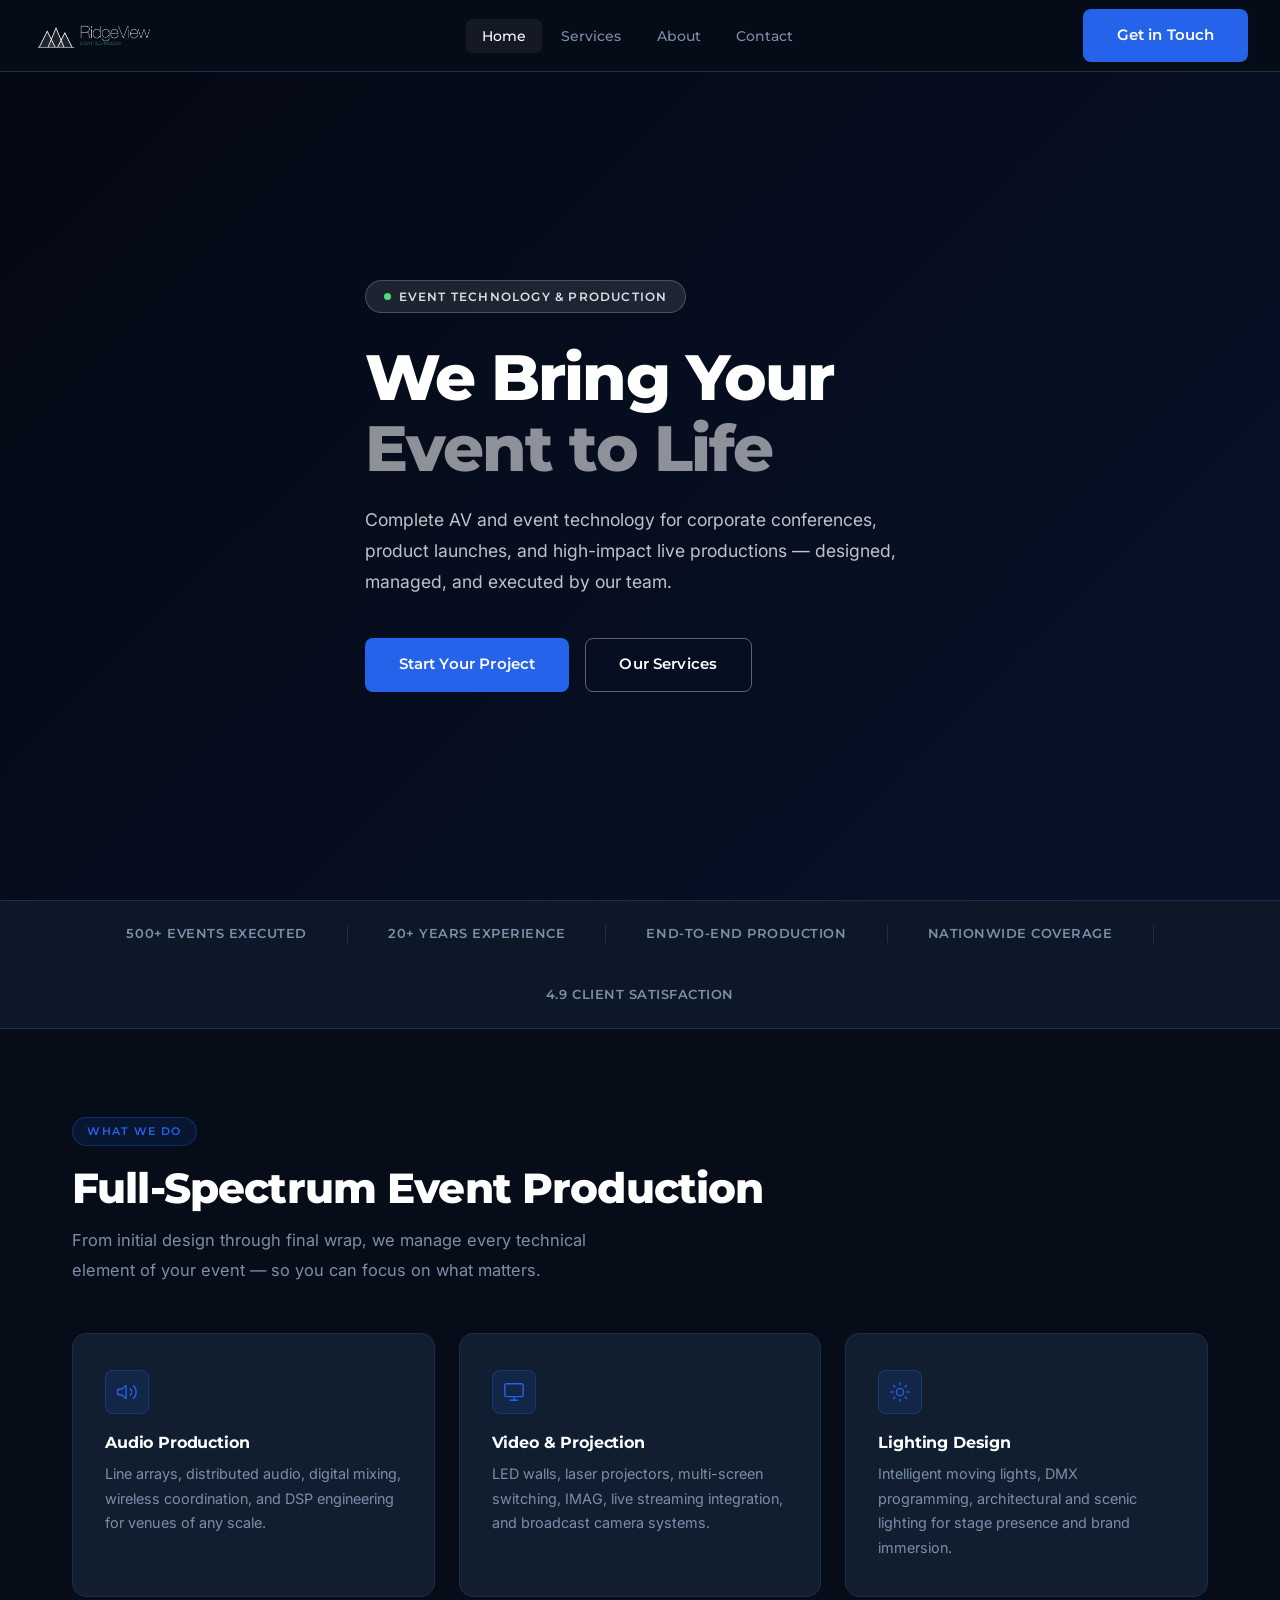
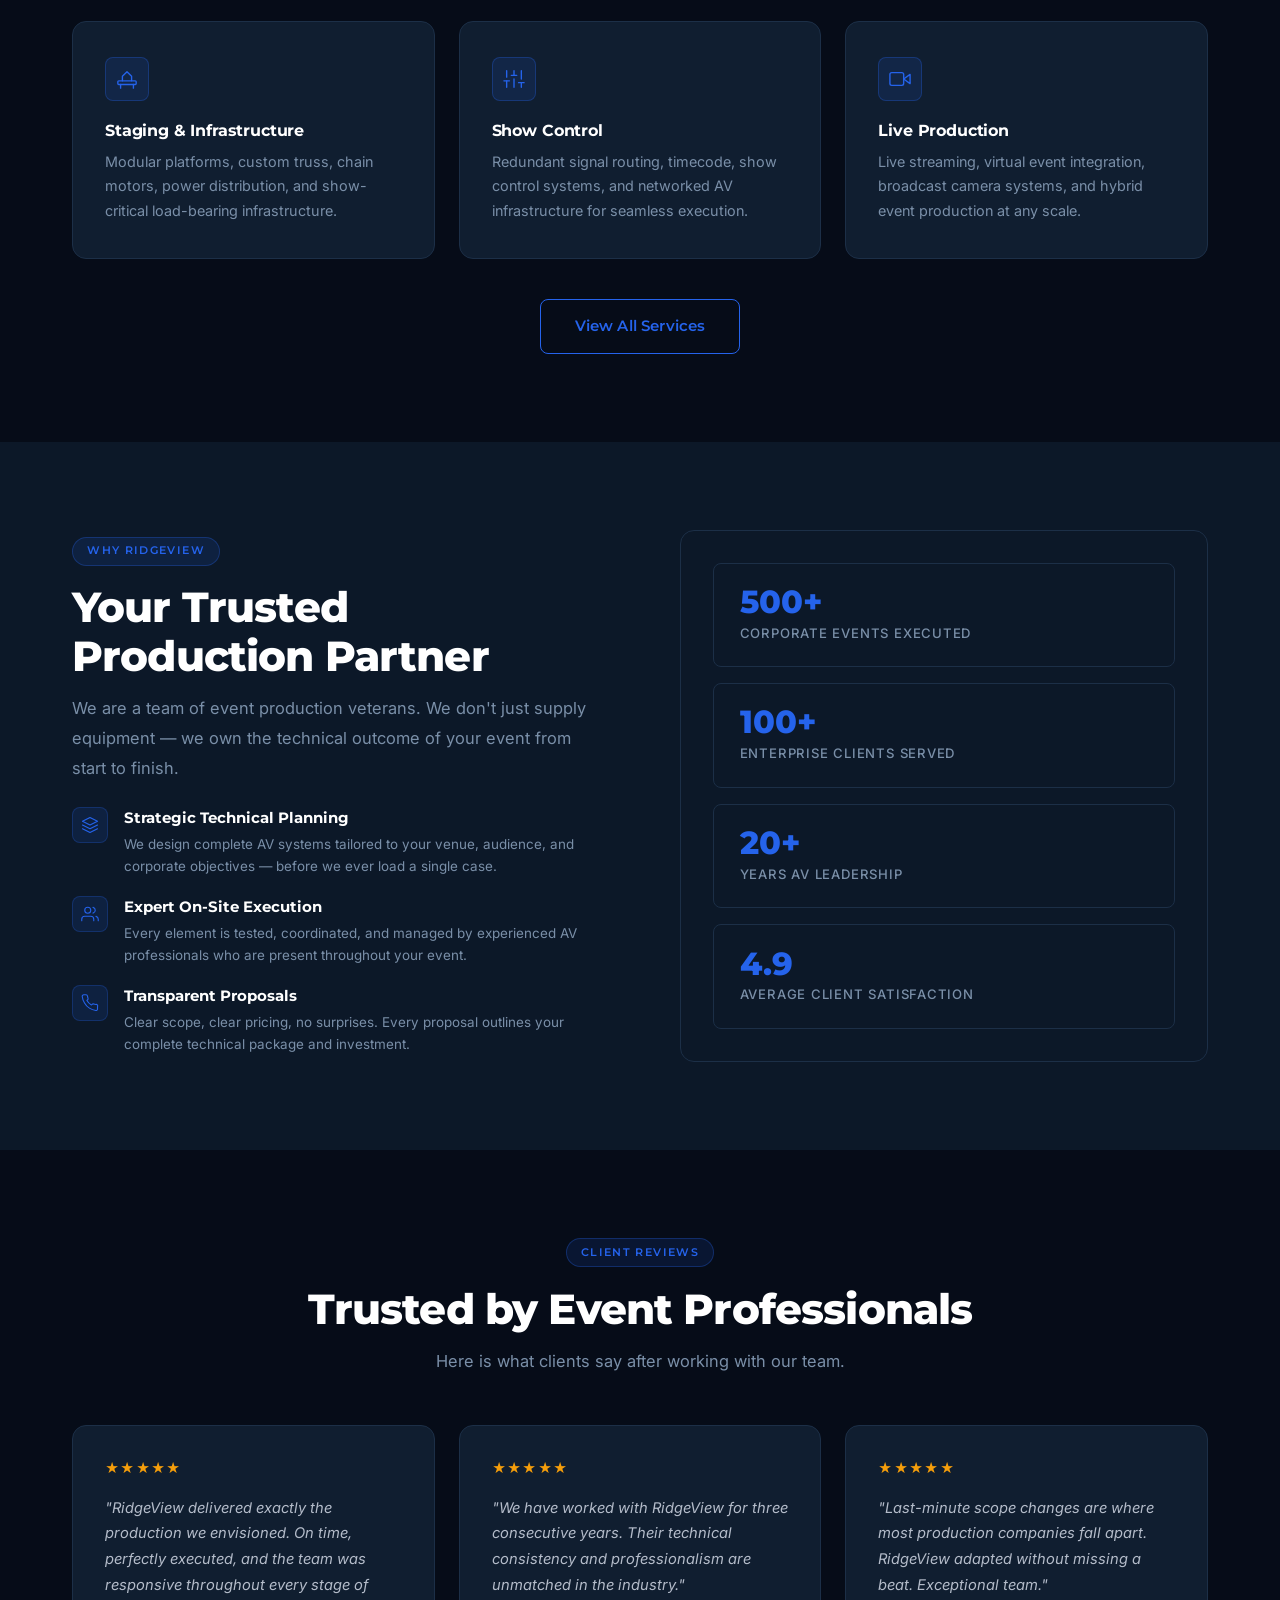
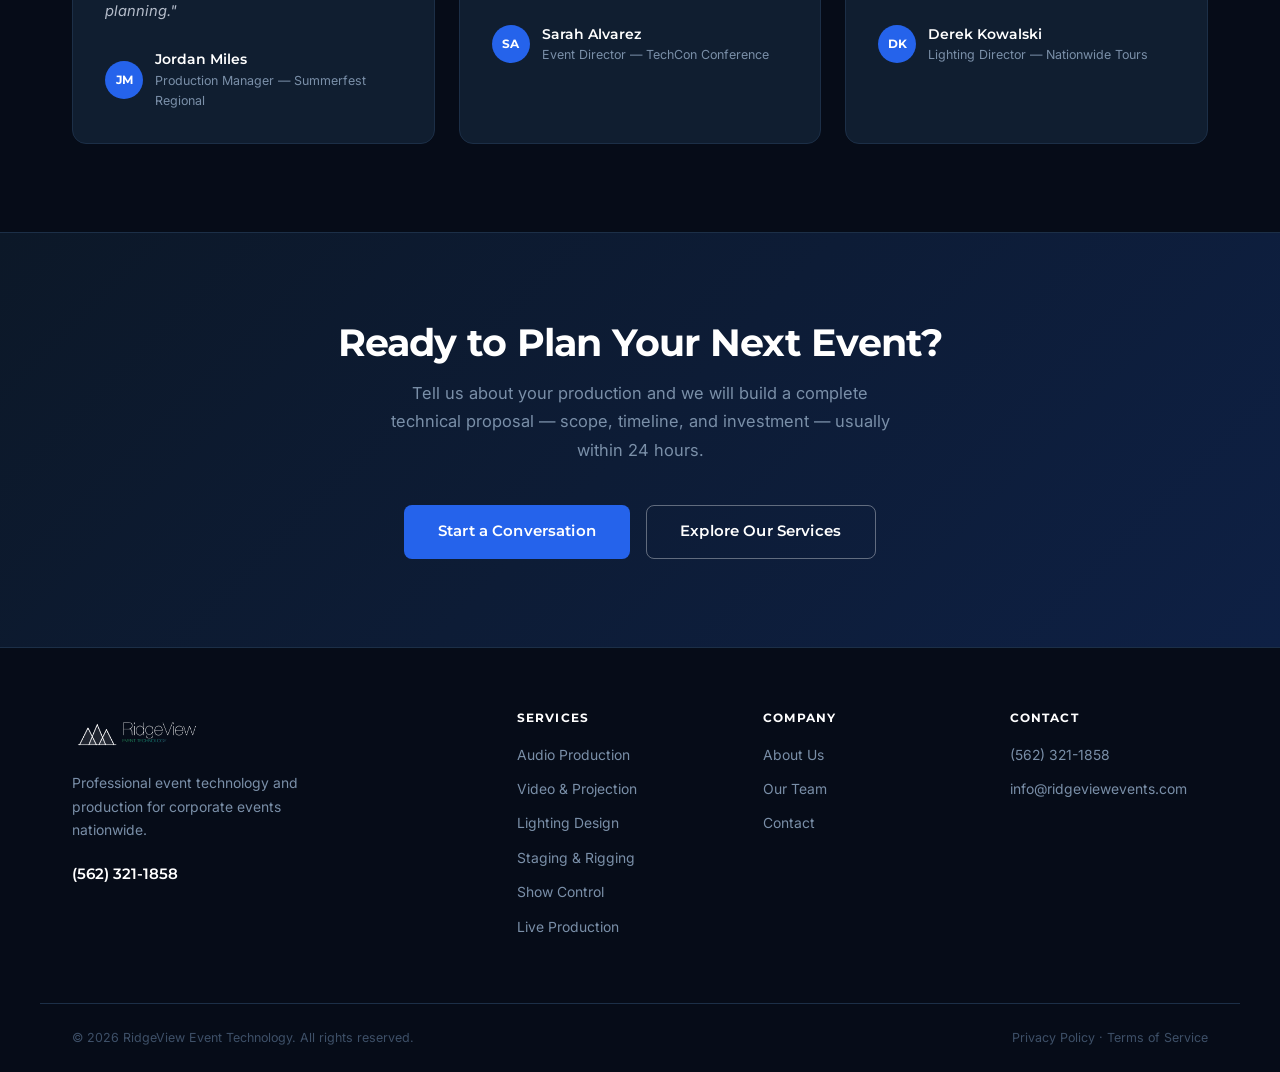
==== index.html @ 93b8799f "Rebuild site as professional event production agency - Split single-file SPA into 4 separate pages (" ====
<!DOCTYPE html>
<html lang="en">
<head>
  <meta charset="UTF-8">
  <meta name="viewport" content="width=device-width, initial-scale=1.0">
  <title>RidgeView Event Technology — Live Event Production</title>
  <link rel="icon" type="image/png" href="Mountain-Logo.png">
  <link rel="stylesheet" href="style.css">
  <style>
    /* ── HOME-SPECIFIC ── */
    .hero {
      position: relative;
      min-height: calc(100vh - 72px);
      display: flex;
      align-items: center;
      overflow: hidden;
      color: var(--white);
    }
    .hero__video {
      position: absolute;
      inset: 0;
      width: 100%;
      height: 100%;
      object-fit: cover;
      z-index: 0;
      pointer-events: none;
    }
    .hero__overlay {
      position: absolute;
      inset: 0;
      background: linear-gradient(135deg, rgba(4,8,18,.92) 0%, rgba(6,14,34,.82) 55%, rgba(10,20,50,.65) 100%);
      z-index: 1;
    }
    .hero__content {
      position: relative;
      z-index: 2;
      max-width: var(--max);
      margin: 0 auto;
      padding: 4rem 2rem;
      max-width: 800px;
    }
    .hero__eyebrow {
      display: inline-flex;
      align-items: center;
      gap: .5rem;
      background: rgba(255,255,255,.1);
      border: 1px solid rgba(255,255,255,.2);
      padding: .38rem 1.1rem;
      border-radius: 20px;
      font-family: 'Montserrat', sans-serif;
      font-size: .75rem;
      font-weight: 600;
      letter-spacing: .1em;
      text-transform: uppercase;
      color: rgba(255,255,255,.85);
      margin-bottom: 1.8rem;
    }
    .hero__eyebrow::before {
      content: '';
      width: 7px; height: 7px;
      border-radius: 50%;
      background: #4ade80;
      flex-shrink: 0;
    }
    .hero__title {
      font-size: clamp(2.4rem, 5.5vw, 4rem);
      font-weight: 800;
      line-height: 1.1;
      letter-spacing: -.03em;
      margin-bottom: 1.4rem;
      color: var(--white);
    }
    .hero__title span { color: rgba(255,255,255,.55); }
    .hero__sub {
      font-size: 1.1rem;
      color: rgba(255,255,255,.75);
      max-width: 50ch;
      line-height: 1.75;
      margin-bottom: 2.5rem;
    }
    .hero__btns { display: flex; gap: 1rem; flex-wrap: wrap; }

    /* split layout for about section */
    .about-split {
      display: grid;
      grid-template-columns: 1fr 1fr;
      gap: 5rem;
      align-items: center;
    }
    .about-split__visual {
      background: var(--surface);
      border: 1px solid var(--border);
      border-radius: var(--rl);
      padding: 2rem;
      display: flex;
      flex-direction: column;
      gap: 1rem;
    }

    @media (max-width: 900px) {
      .hero__content { padding: 3rem 1.5rem; }
      .hero__title { font-size: clamp(2rem, 6vw, 2.8rem); }
      .about-split { grid-template-columns: 1fr; gap: 2.5rem; }
    }
  </style>
</head>
<body>

<!-- NAVIGATION -->
<nav class="nav">
  <a href="index.html" class="nav__logo">
    <img src="ridgeview-logo-dark.png" alt="RidgeView Event Technology">
  </a>
  <ul class="nav__links">
    <li><a href="index.html" class="active">Home</a></li>
    <li><a href="services.html">Services</a></li>
    <li><a href="about.html">About</a></li>
    <li><a href="contact.html">Contact</a></li>
  </ul>
  <div class="nav__cta">
    <a href="contact.html" class="btn btn--primary">Get in Touch</a>
  </div>
  <button class="nav__hamburger" aria-label="Open menu">
    <span></span><span></span><span></span>
  </button>
</nav>

<!-- HERO -->
<section class="hero">
  <video class="hero__video" autoplay muted loop playsinline>
    <source src="hero-video.mp4" type="video/mp4">
  </video>
  <div class="hero__overlay"></div>
  <div class="hero__content">
    <div class="hero__eyebrow">Event Technology &amp; Production</div>
    <h1 class="hero__title">We Bring Your<br><span>Event to Life</span></h1>
    <p class="hero__sub">Complete AV and event technology for corporate conferences, product launches, and high-impact live productions — designed, managed, and executed by our team.</p>
    <div class="hero__btns">
      <a href="contact.html" class="btn btn--primary">Start Your Project</a>
      <a href="services.html" class="btn btn--ghost">Our Services</a>
    </div>
  </div>
</section>

<!-- TRUST STRIP -->
<div class="trust-strip">
  <div class="trust-strip__inner">
    <span class="trust-item">500+ Events Executed</span>
    <span class="trust-divider"></span>
    <span class="trust-item">20+ Years Experience</span>
    <span class="trust-divider"></span>
    <span class="trust-item">End-to-End Production</span>
    <span class="trust-divider"></span>
    <span class="trust-item">Nationwide Coverage</span>
    <span class="trust-divider"></span>
    <span class="trust-item">4.9 Client Satisfaction</span>
  </div>
</div>

<!-- SERVICES OVERVIEW -->
<section class="section">
  <div class="container">
    <div class="sh">
      <div class="label">What We Do</div>
      <h2 class="section-title">Full-Spectrum Event Production</h2>
      <p class="section-desc">From initial design through final wrap, we manage every technical element of your event — so you can focus on what matters.</p>
    </div>
    <div class="services-grid reveal">

      <div class="service-card">
        <div class="service-card__icon">
          <svg viewBox="0 0 24 24" fill="none" stroke="currentColor" stroke-width="1.5" stroke-linecap="round" stroke-linejoin="round">
            <polygon points="11 5 6 9 2 9 2 15 6 15 11 19 11 5"/>
            <path d="M15.54 8.46a5 5 0 0 1 0 7.07M19.07 4.93a10 10 0 0 1 0 14.14"/>
          </svg>
        </div>
        <h3>Audio Production</h3>
        <p>Line arrays, distributed audio, digital mixing, wireless coordination, and DSP engineering for venues of any scale.</p>
      </div>

      <div class="service-card">
        <div class="service-card__icon">
          <svg viewBox="0 0 24 24" fill="none" stroke="currentColor" stroke-width="1.5" stroke-linecap="round" stroke-linejoin="round">
            <rect x="2" y="3" width="20" height="14" rx="2"/>
            <line x1="8" y1="21" x2="16" y2="21"/>
            <line x1="12" y1="17" x2="12" y2="21"/>
          </svg>
        </div>
        <h3>Video &amp; Projection</h3>
        <p>LED walls, laser projectors, multi-screen switching, IMAG, live streaming integration, and broadcast camera systems.</p>
      </div>

      <div class="service-card">
        <div class="service-card__icon">
          <svg viewBox="0 0 24 24" fill="none" stroke="currentColor" stroke-width="1.5" stroke-linecap="round" stroke-linejoin="round">
            <circle cx="12" cy="12" r="4"/>
            <path d="M12 2v2M12 20v2M4.93 4.93l1.41 1.41M17.66 17.66l1.41 1.41M2 12h2M20 12h2M4.93 19.07l1.41-1.41M17.66 6.34l1.41-1.41"/>
          </svg>
        </div>
        <h3>Lighting Design</h3>
        <p>Intelligent moving lights, DMX programming, architectural and scenic lighting for stage presence and brand immersion.</p>
      </div>

      <div class="service-card">
        <div class="service-card__icon">
          <svg viewBox="0 0 24 24" fill="none" stroke="currentColor" stroke-width="1.5" stroke-linecap="round" stroke-linejoin="round">
            <rect x="2" y="14" width="20" height="4" rx="1"/>
            <line x1="5" y1="18" x2="5" y2="22"/>
            <line x1="19" y1="18" x2="19" y2="22"/>
            <path d="M7 14V9l5-5 5 5v5"/>
          </svg>
        </div>
        <h3>Staging &amp; Infrastructure</h3>
        <p>Modular platforms, custom truss, chain motors, power distribution, and show-critical load-bearing infrastructure.</p>
      </div>

      <div class="service-card">
        <div class="service-card__icon">
          <svg viewBox="0 0 24 24" fill="none" stroke="currentColor" stroke-width="1.5" stroke-linecap="round" stroke-linejoin="round">
            <line x1="4" y1="21" x2="4" y2="14"/>
            <line x1="4" y1="10" x2="4" y2="3"/>
            <line x1="12" y1="21" x2="12" y2="12"/>
            <line x1="12" y1="8" x2="12" y2="3"/>
            <line x1="20" y1="21" x2="20" y2="16"/>
            <line x1="20" y1="12" x2="20" y2="3"/>
            <line x1="1" y1="14" x2="7" y2="14"/>
            <line x1="9" y1="8" x2="15" y2="8"/>
            <line x1="17" y1="16" x2="23" y2="16"/>
          </svg>
        </div>
        <h3>Show Control</h3>
        <p>Redundant signal routing, timecode, show control systems, and networked AV infrastructure for seamless execution.</p>
      </div>

      <div class="service-card">
        <div class="service-card__icon">
          <svg viewBox="0 0 24 24" fill="none" stroke="currentColor" stroke-width="1.5" stroke-linecap="round" stroke-linejoin="round">
            <polygon points="23 7 16 12 23 17 23 7"/>
            <rect x="1" y="5" width="15" height="14" rx="2"/>
          </svg>
        </div>
        <h3>Live Production</h3>
        <p>Live streaming, virtual event integration, broadcast camera systems, and hybrid event production at any scale.</p>
      </div>

    </div>
    <div style="margin-top:2.5rem; text-align:center;">
      <a href="services.html" class="btn btn--outline">View All Services</a>
    </div>
  </div>
</section>

<!-- WHY RIDGEVIEW -->
<section class="section section--alt">
  <div class="container">
    <div class="about-split reveal">
      <div>
        <div class="label">Why RidgeView</div>
        <h2 class="section-title">Your Trusted Production Partner</h2>
        <p class="section-desc">We are a team of event production veterans. We don't just supply equipment — we own the technical outcome of your event from start to finish.</p>
        <ul class="feature-list">
          <li class="feature-item">
            <div class="feature-icon">
              <svg viewBox="0 0 24 24" fill="none" stroke="currentColor" stroke-width="1.5" stroke-linecap="round" stroke-linejoin="round"><path d="M12 2L2 7l10 5 10-5-10-5zM2 17l10 5 10-5M2 12l10 5 10-5"/></svg>
            </div>
            <div>
              <div class="feature-title">Strategic Technical Planning</div>
              <div class="feature-desc">We design complete AV systems tailored to your venue, audience, and corporate objectives — before we ever load a single case.</div>
            </div>
          </li>
          <li class="feature-item">
            <div class="feature-icon">
              <svg viewBox="0 0 24 24" fill="none" stroke="currentColor" stroke-width="1.5" stroke-linecap="round" stroke-linejoin="round"><path d="M17 21v-2a4 4 0 0 0-4-4H5a4 4 0 0 0-4 4v2"/><circle cx="9" cy="7" r="4"/><path d="M23 21v-2a4 4 0 0 0-3-3.87"/><path d="M16 3.13a4 4 0 0 1 0 7.75"/></svg>
            </div>
            <div>
              <div class="feature-title">Expert On-Site Execution</div>
              <div class="feature-desc">Every element is tested, coordinated, and managed by experienced AV professionals who are present throughout your event.</div>
            </div>
          </li>
          <li class="feature-item">
            <div class="feature-icon">
              <svg viewBox="0 0 24 24" fill="none" stroke="currentColor" stroke-width="1.5" stroke-linecap="round" stroke-linejoin="round"><path d="M22 16.92v3a2 2 0 0 1-2.18 2 19.79 19.79 0 0 1-8.63-3.07A19.5 19.5 0 0 1 4.72 12a19.79 19.79 0 0 1-3.07-8.67A2 2 0 0 1 3.63 1h3a2 2 0 0 1 2 1.72c.127.96.361 1.903.7 2.81a2 2 0 0 1-.45 2.11L7.91 8.6a16 16 0 0 0 6 6l.96-.88a2 2 0 0 1 2.11-.45c.907.339 1.85.573 2.81.7A2 2 0 0 1 22 16.92z"/></svg>
            </div>
            <div>
              <div class="feature-title">Transparent Proposals</div>
              <div class="feature-desc">Clear scope, clear pricing, no surprises. Every proposal outlines your complete technical package and investment.</div>
            </div>
          </li>
        </ul>
      </div>
      <div class="about-split__visual">
        <div class="stat-card">
          <div class="stat-card__number">500+</div>
          <div class="stat-card__label">Corporate Events Executed</div>
        </div>
        <div class="stat-card">
          <div class="stat-card__number">100+</div>
          <div class="stat-card__label">Enterprise Clients Served</div>
        </div>
        <div class="stat-card">
          <div class="stat-card__number">20+</div>
          <div class="stat-card__label">Years AV Leadership</div>
        </div>
        <div class="stat-card">
          <div class="stat-card__number">4.9</div>
          <div class="stat-card__label">Average Client Satisfaction</div>
        </div>
      </div>
    </div>
  </div>
</section>

<!-- TESTIMONIALS -->
<section class="section">
  <div class="container">
    <div class="sh sh--center">
      <div class="label">Client Reviews</div>
      <h2 class="section-title">Trusted by Event Professionals</h2>
      <p class="section-desc">Here is what clients say after working with our team.</p>
    </div>
    <div class="testimonials-grid reveal">
      <div class="testimonial-card">
        <div class="testimonial-stars">&#9733;&#9733;&#9733;&#9733;&#9733;</div>
        <p class="testimonial-text">"RidgeView delivered exactly the production we envisioned. On time, perfectly executed, and the team was responsive throughout every stage of planning."</p>
        <div class="testimonial-author">
          <div class="testimonial-avatar">JM</div>
          <div>
            <div class="testimonial-name">Jordan Miles</div>
            <div class="testimonial-role">Production Manager — Summerfest Regional</div>
          </div>
        </div>
      </div>
      <div class="testimonial-card">
        <div class="testimonial-stars">&#9733;&#9733;&#9733;&#9733;&#9733;</div>
        <p class="testimonial-text">"We have worked with RidgeView for three consecutive years. Their technical consistency and professionalism are unmatched in the industry."</p>
        <div class="testimonial-author">
          <div class="testimonial-avatar">SA</div>
          <div>
            <div class="testimonial-name">Sarah Alvarez</div>
            <div class="testimonial-role">Event Director — TechCon Conference</div>
          </div>
        </div>
      </div>
      <div class="testimonial-card">
        <div class="testimonial-stars">&#9733;&#9733;&#9733;&#9733;&#9733;</div>
        <p class="testimonial-text">"Last-minute scope changes are where most production companies fall apart. RidgeView adapted without missing a beat. Exceptional team."</p>
        <div class="testimonial-author">
          <div class="testimonial-avatar">DK</div>
          <div>
            <div class="testimonial-name">Derek Kowalski</div>
            <div class="testimonial-role">Lighting Director — Nationwide Tours</div>
          </div>
        </div>
      </div>
    </div>
  </div>
</section>

<!-- CTA BAND -->
<div class="cta-band">
  <h2>Ready to Plan Your Next Event?</h2>
  <p>Tell us about your production and we will build a complete technical proposal — scope, timeline, and investment — usually within 24 hours.</p>
  <div class="cta-band__btns">
    <a href="contact.html" class="btn btn--primary">Start a Conversation</a>
    <a href="services.html" class="btn btn--ghost">Explore Our Services</a>
  </div>
</div>

<!-- FOOTER -->
<footer>
  <div class="footer__main">
    <div class="footer__brand">
      <img src="ridgeview-logo-dark.png" alt="RidgeView Event Technology">
      <p class="footer__tagline">Professional event technology and production for corporate events nationwide.</p>
      <div class="footer__phone">(562) 321-1858</div>
    </div>
    <div class="footer__col">
      <h4>Services</h4>
      <ul>
        <li><a href="services.html">Audio Production</a></li>
        <li><a href="services.html">Video &amp; Projection</a></li>
        <li><a href="services.html">Lighting Design</a></li>
        <li><a href="services.html">Staging &amp; Rigging</a></li>
        <li><a href="services.html">Show Control</a></li>
        <li><a href="services.html">Live Production</a></li>
      </ul>
    </div>
    <div class="footer__col">
      <h4>Company</h4>
      <ul>
        <li><a href="about.html">About Us</a></li>
        <li><a href="about.html">Our Team</a></li>
        <li><a href="contact.html">Contact</a></li>
      </ul>
    </div>
    <div class="footer__col">
      <h4>Contact</h4>
      <ul>
        <li><a href="tel:5623211858">(562) 321-1858</a></li>
        <li><a href="mailto:info@ridgeviewevents.com">info@ridgeviewevents.com</a></li>
      </ul>
    </div>
  </div>
  <div class="footer__bottom">
    <span>&copy; 2026 RidgeView Event Technology. All rights reserved.</span>
    <span>Privacy Policy &middot; Terms of Service</span>
  </div>
</footer>

<script>
  /* Scroll reveal */
  const io = new IntersectionObserver(entries => {
    entries.forEach(e => {
      if (e.isIntersecting) { e.target.classList.add('visible'); io.unobserve(e.target); }
    });
  }, { threshold: 0.1 });
  document.querySelectorAll('.reveal').forEach(el => io.observe(el));
</script>
</body>
</html>
---- style.css ----
/* RidgeView Event Technology — Shared Stylesheet */
@import url('https://fonts.googleapis.com/css2?family=Montserrat:wght@400;500;600;700;800&family=Inter:wght@300;400;500&display=swap');

/* ── DESIGN TOKENS ──────────────────────────────────────────── */
:root {
  --bg:          #060c18;
  --surface:     #0c1828;
  --surface-2:   #101e30;
  --border:      #1c2f47;
  --accent:      #2563eb;
  --accent-dark: #1d4ed8;
  --accent-glow: rgba(37, 99, 235, .12);
  --text:        #dde4f0;
  --muted:       #7a8fa8;
  --dim:         #3e5068;
  --white:       #ffffff;
  --r:           8px;
  --rl:          14px;
  --max:         1200px;
  --shadow-sm:   0 2px 10px rgba(0,0,0,.45);
  --shadow-md:   0 8px 32px rgba(0,0,0,.55);
  --shadow-lg:   0 20px 60px rgba(0,0,0,.65);
}

/* ── RESET ──────────────────────────────────────────────────── */
*, *::before, *::after { box-sizing: border-box; margin: 0; padding: 0; }
html { scroll-behavior: smooth; -webkit-font-smoothing: antialiased; }
body {
  background: var(--bg);
  color: var(--text);
  font-family: 'Inter', system-ui, sans-serif;
  font-size: 16px;
  line-height: 1.6;
  overflow-x: hidden;
}
a { color: inherit; text-decoration: none; }
img { display: block; max-width: 100%; }
button { font-family: inherit; cursor: pointer; }

/* ── TYPOGRAPHY ─────────────────────────────────────────────── */
h1, h2, h3, h4, h5 {
  font-family: 'Montserrat', sans-serif;
  line-height: 1.15;
  color: var(--white);
  font-weight: 700;
}

/* ── LAYOUT ─────────────────────────────────────────────────── */
.container { max-width: var(--max); margin: 0 auto; padding: 0 2rem; }
.section    { padding: 5.5rem 0; }
.section--alt { background: var(--surface); }

/* ── LABELS ─────────────────────────────────────────────────── */
.label {
  display: inline-block;
  font-family: 'Montserrat', sans-serif;
  font-size: .7rem;
  font-weight: 600;
  letter-spacing: .12em;
  text-transform: uppercase;
  color: var(--accent);
  background: var(--accent-glow);
  border: 1px solid rgba(37, 99, 235, .3);
  padding: .28rem .9rem;
  border-radius: 20px;
  margin-bottom: 1.1rem;
}

/* ── SECTION HEADING BLOCK ──────────────────────────────────── */
.sh { margin-bottom: 3rem; }
.sh--center { text-align: center; }
.sh--center .section-desc { margin-left: auto; margin-right: auto; }
.section-title {
  font-size: clamp(1.85rem, 3.5vw, 2.65rem);
  font-weight: 800;
  margin-bottom: .85rem;
  letter-spacing: -.02em;
}
.section-desc {
  font-size: 1.03rem;
  color: var(--muted);
  max-width: 55ch;
  line-height: 1.8;
}

/* ── BUTTONS ─────────────────────────────────────────────────── */
.btn {
  display: inline-flex;
  align-items: center;
  gap: .5rem;
  font-family: 'Montserrat', sans-serif;
  font-size: .92rem;
  font-weight: 600;
  padding: .9rem 2.1rem;
  border-radius: var(--r);
  border: none;
  letter-spacing: .01em;
  transition: background .18s, transform .15s, border-color .18s, color .18s;
  white-space: nowrap;
}
.btn--primary {
  background: var(--accent);
  color: var(--white);
}
.btn--primary:hover { background: var(--accent-dark); transform: translateY(-2px); }

.btn--ghost {
  background: transparent;
  color: var(--white);
  border: 1.5px solid rgba(255,255,255,.35);
}
.btn--ghost:hover { border-color: rgba(255,255,255,.8); background: rgba(255,255,255,.07); }

.btn--outline {
  background: transparent;
  color: var(--accent);
  border: 1.5px solid var(--accent);
}
.btn--outline:hover { background: var(--accent); color: var(--white); }

/* ── NAVIGATION ──────────────────────────────────────────────── */
.nav {
  position: sticky;
  top: 0;
  z-index: 300;
  height: 72px;
  display: flex;
  align-items: center;
  justify-content: space-between;
  padding: 0 2rem;
  background: rgba(6, 12, 24, .92);
  backdrop-filter: blur(14px);
  -webkit-backdrop-filter: blur(14px);
  border-bottom: 1px solid var(--border);
}
.nav__logo img { height: 40px; width: auto; }
.nav__links {
  display: flex;
  gap: .2rem;
  list-style: none;
}
.nav__links a {
  font-family: 'Montserrat', sans-serif;
  font-size: .88rem;
  font-weight: 500;
  color: var(--muted);
  padding: .5rem 1rem;
  border-radius: 6px;
  transition: color .15s, background .15s;
}
.nav__links a:hover,
.nav__links a.active {
  color: var(--white);
  background: rgba(255,255,255,.06);
}
.nav__cta { display: flex; align-items: center; }
.nav__hamburger {
  display: none;
  flex-direction: column;
  gap: 5px;
  background: none;
  border: none;
  padding: .5rem;
}
.nav__hamburger span {
  display: block;
  width: 24px;
  height: 2px;
  background: var(--white);
  border-radius: 2px;
}

/* ── PAGE HERO (inner pages) ─────────────────────────────────── */
.page-hero {
  padding: 5.5rem 2rem 4.5rem;
  background: linear-gradient(150deg, var(--surface) 0%, #0d1e38 100%);
  border-bottom: 1px solid var(--border);
}
.page-hero .container { max-width: var(--max); }
.page-hero__label { margin-bottom: .9rem; }
.page-hero h1 {
  font-size: clamp(2rem, 4vw, 3.2rem);
  font-weight: 800;
  letter-spacing: -.03em;
  margin-bottom: 1rem;
  max-width: 18ch;
}
.page-hero p {
  font-size: 1.08rem;
  color: var(--muted);
  max-width: 52ch;
  line-height: 1.75;
}

/* ── SERVICE CARDS ───────────────────────────────────────────── */
.services-grid {
  display: grid;
  grid-template-columns: repeat(3, 1fr);
  gap: 1.5rem;
}
.service-card {
  background: var(--surface-2);
  border: 1px solid var(--border);
  border-radius: var(--rl);
  padding: 2.2rem 2rem;
  transition: border-color .2s, transform .2s, box-shadow .2s;
}
.service-card:hover {
  border-color: rgba(37,99,235,.5);
  transform: translateY(-4px);
  box-shadow: var(--shadow-md);
}
.service-card__icon {
  width: 44px;
  height: 44px;
  background: var(--accent-glow);
  border: 1px solid rgba(37,99,235,.3);
  border-radius: var(--r);
  display: flex;
  align-items: center;
  justify-content: center;
  color: var(--accent);
  margin-bottom: 1.3rem;
}
.service-card__icon svg { width: 22px; height: 22px; }
.service-card h3 {
  font-size: 1rem;
  font-weight: 700;
  margin-bottom: .6rem;
  letter-spacing: -.01em;
}
.service-card p {
  font-size: .9rem;
  color: var(--muted);
  line-height: 1.7;
}

/* ── STATS GRID ──────────────────────────────────────────────── */
.stats-grid {
  display: grid;
  grid-template-columns: repeat(2, 1fr);
  gap: 1rem;
}
.stat-card {
  background: var(--surface);
  border: 1px solid var(--border);
  border-radius: var(--r);
  padding: 1.4rem 1.6rem;
}
.stat-card__number {
  font-family: 'Montserrat', sans-serif;
  font-size: 2rem;
  font-weight: 800;
  color: var(--accent);
  line-height: 1;
  margin-bottom: .3rem;
}
.stat-card__label {
  font-size: .82rem;
  color: var(--muted);
  font-weight: 500;
  text-transform: uppercase;
  letter-spacing: .06em;
}

/* ── TESTIMONIALS ────────────────────────────────────────────── */
.testimonials-grid {
  display: grid;
  grid-template-columns: repeat(3, 1fr);
  gap: 1.5rem;
}
.testimonial-card {
  background: var(--surface-2);
  border: 1px solid var(--border);
  border-radius: var(--rl);
  padding: 2rem;
}
.testimonial-stars {
  color: #f59e0b;
  font-size: .85rem;
  letter-spacing: .1em;
  margin-bottom: 1rem;
}
.testimonial-text {
  font-size: .92rem;
  color: rgba(221,228,240,.8);
  line-height: 1.75;
  font-style: italic;
  margin-bottom: 1.5rem;
}
.testimonial-author {
  display: flex;
  align-items: center;
  gap: .75rem;
}
.testimonial-avatar {
  width: 38px;
  height: 38px;
  border-radius: 50%;
  background: var(--accent);
  display: flex;
  align-items: center;
  justify-content: center;
  font-family: 'Montserrat', sans-serif;
  font-size: .78rem;
  font-weight: 700;
  color: var(--white);
  flex-shrink: 0;
}
.testimonial-name {
  font-family: 'Montserrat', sans-serif;
  font-size: .88rem;
  font-weight: 600;
  color: var(--white);
}
.testimonial-role { font-size: .78rem; color: var(--muted); }

/* ── TRUST STRIP ─────────────────────────────────────────────── */
.trust-strip {
  background: var(--surface);
  border-top: 1px solid var(--border);
  border-bottom: 1px solid var(--border);
  padding: 1.4rem 2rem;
}
.trust-strip__inner {
  max-width: var(--max);
  margin: 0 auto;
  display: flex;
  align-items: center;
  justify-content: center;
  gap: 2.5rem;
  flex-wrap: wrap;
}
.trust-item {
  font-family: 'Montserrat', sans-serif;
  font-size: .82rem;
  font-weight: 600;
  color: var(--muted);
  letter-spacing: .04em;
  text-transform: uppercase;
}
.trust-divider {
  width: 1px;
  height: 18px;
  background: var(--border);
}

/* ── CTA BAND ────────────────────────────────────────────────── */
.cta-band {
  background: linear-gradient(135deg, var(--surface) 0%, #0e2044 100%);
  border-top: 1px solid var(--border);
  padding: 5.5rem 2rem;
  text-align: center;
}
.cta-band h2 {
  font-size: clamp(1.8rem, 3vw, 2.5rem);
  margin-bottom: .85rem;
  letter-spacing: -.02em;
}
.cta-band p {
  font-size: 1.03rem;
  color: var(--muted);
  max-width: 52ch;
  margin: 0 auto 2.5rem;
  line-height: 1.75;
}
.cta-band__btns {
  display: flex;
  gap: 1rem;
  justify-content: center;
  flex-wrap: wrap;
}

/* ── FEATURE LIST ────────────────────────────────────────────── */
.feature-list {
  list-style: none;
  display: flex;
  flex-direction: column;
  gap: 1.2rem;
  margin-top: 1.5rem;
}
.feature-item {
  display: flex;
  gap: 1rem;
  align-items: flex-start;
}
.feature-icon {
  width: 36px;
  height: 36px;
  background: var(--accent-glow);
  border: 1px solid rgba(37,99,235,.25);
  border-radius: var(--r);
  display: flex;
  align-items: center;
  justify-content: center;
  color: var(--accent);
  flex-shrink: 0;
}
.feature-icon svg { width: 18px; height: 18px; }
.feature-title {
  font-family: 'Montserrat', sans-serif;
  font-size: .92rem;
  font-weight: 700;
  color: var(--white);
  margin-bottom: .2rem;
}
.feature-desc { font-size: .84rem; color: var(--muted); line-height: 1.6; }

/* ── PROCESS STEPS ───────────────────────────────────────────── */
.process-steps { display: flex; flex-direction: column; gap: 3rem; }
.process-step { display: flex; gap: 2.5rem; align-items: flex-start; }
.process-number {
  font-family: 'Montserrat', sans-serif;
  font-size: 1.4rem;
  font-weight: 800;
  color: var(--accent);
  flex-shrink: 0;
  min-width: 2.8rem;
  line-height: 1.1;
  opacity: .9;
}
.process-step h3 {
  font-size: 1.05rem;
  font-weight: 700;
  margin-bottom: .45rem;
  letter-spacing: -.01em;
}
.process-step p { font-size: .92rem; color: var(--muted); line-height: 1.7; }

/* ── TEAM CARDS ──────────────────────────────────────────────── */
.team-grid {
  display: grid;
  grid-template-columns: repeat(2, 1fr);
  gap: 2rem;
}
.team-card {
  background: var(--surface-2);
  border: 1px solid var(--border);
  border-radius: var(--rl);
  overflow: hidden;
  display: flex;
  flex-direction: column;
}
.team-card__photo {
  width: 100%;
  height: 320px;
  object-fit: cover;
  object-position: top;
}
.team-card__body { padding: 1.8rem 2rem; }
.team-card__name {
  font-size: 1.15rem;
  font-weight: 700;
  margin-bottom: .25rem;
}
.team-card__role {
  font-family: 'Montserrat', sans-serif;
  font-size: .72rem;
  font-weight: 600;
  letter-spacing: .1em;
  text-transform: uppercase;
  color: var(--accent);
  margin-bottom: .85rem;
}
.team-card__bio { font-size: .9rem; color: var(--muted); line-height: 1.7; }

/* ── CONTACT FORM ────────────────────────────────────────────── */
.contact-layout {
  display: grid;
  grid-template-columns: 1.35fr 1fr;
  gap: 4rem;
  max-width: var(--max);
  margin: 0 auto;
  padding: 5.5rem 2rem;
}
.form-card {
  background: var(--surface-2);
  border: 1px solid var(--border);
  border-radius: var(--rl);
  padding: 2.5rem;
}
.form-card h2 { font-size: 1.45rem; margin-bottom: .35rem; }
.form-card__sub { font-size: .88rem; color: var(--muted); margin-bottom: 2rem; }
.fg { display: flex; flex-direction: column; gap: .3rem; margin-bottom: 1rem; }
.fg label {
  font-family: 'Montserrat', sans-serif;
  font-size: .75rem;
  font-weight: 600;
  letter-spacing: .05em;
  text-transform: uppercase;
  color: var(--muted);
}
.fg input,
.fg textarea,
.fg select {
  background: var(--surface);
  border: 1.5px solid var(--border);
  border-radius: var(--r);
  padding: .72rem 1rem;
  font-family: 'Inter', sans-serif;
  font-size: .9rem;
  color: var(--text);
  outline: none;
  transition: border-color .15s, box-shadow .15s;
  width: 100%;
}
.fg input:focus,
.fg textarea:focus,
.fg select:focus {
  border-color: var(--accent);
  box-shadow: 0 0 0 3px rgba(37,99,235,.15);
}
.fg textarea { min-height: 120px; resize: vertical; }
.fg select { appearance: none; background-image: url("data:image/svg+xml,%3Csvg xmlns='http://www.w3.org/2000/svg' width='12' height='8' viewBox='0 0 12 8'%3E%3Cpath d='M1 1l5 5 5-5' stroke='%237a8fa8' stroke-width='1.5' fill='none' stroke-linecap='round'/%3E%3C/svg%3E"); background-repeat: no-repeat; background-position: right 1rem center; padding-right: 2.5rem; }
.fg-row { display: grid; grid-template-columns: 1fr 1fr; gap: 1rem; }

.contact-info { display: flex; flex-direction: column; gap: 1.5rem; padding-top: .5rem; }
.contact-info h2 { font-size: 1.45rem; margin-bottom: .2rem; }
.contact-info__sub { font-size: .88rem; color: var(--muted); margin-bottom: .5rem; }
.contact-phone {
  font-family: 'Montserrat', sans-serif;
  font-size: 1.6rem;
  font-weight: 800;
  color: var(--accent);
  letter-spacing: -.02em;
}
.info-card {
  background: var(--surface-2);
  border: 1px solid var(--border);
  border-radius: var(--r);
  padding: 1.2rem 1.4rem;
  display: flex;
  gap: .9rem;
  align-items: flex-start;
}
.info-icon {
  width: 38px;
  height: 38px;
  background: var(--accent-glow);
  border: 1px solid rgba(37,99,235,.25);
  border-radius: var(--r);
  display: flex;
  align-items: center;
  justify-content: center;
  color: var(--accent);
  flex-shrink: 0;
}
.info-icon svg { width: 18px; height: 18px; }
.info-title {
  font-family: 'Montserrat', sans-serif;
  font-size: .82rem;
  font-weight: 700;
  color: var(--white);
  margin-bottom: .2rem;
}
.info-body { font-size: .84rem; color: var(--muted); line-height: 1.65; }
.info-body a { color: var(--accent); }
.info-body a:hover { text-decoration: underline; }

/* ── FOOTER ──────────────────────────────────────────────────── */
footer { background: var(--bg); border-top: 1px solid var(--border); }
.footer__main {
  max-width: var(--max);
  margin: 0 auto;
  padding: 4rem 2rem;
  display: grid;
  grid-template-columns: 2fr 1fr 1fr 1fr;
  gap: 3rem;
}
.footer__brand img { height: 42px; width: auto; margin-bottom: 1.1rem; }
.footer__tagline { font-size: .87rem; color: var(--muted); line-height: 1.7; max-width: 26ch; margin-bottom: 1.2rem; }
.footer__phone {
  font-family: 'Montserrat', sans-serif;
  font-size: .95rem;
  font-weight: 600;
  color: var(--white);
}
.footer__col h4 {
  font-family: 'Montserrat', sans-serif;
  font-size: .72rem;
  font-weight: 700;
  letter-spacing: .1em;
  text-transform: uppercase;
  color: var(--white);
  margin-bottom: 1rem;
}
.footer__col ul { list-style: none; display: flex; flex-direction: column; gap: .55rem; }
.footer__col a { font-size: .87rem; color: var(--muted); transition: color .15s; }
.footer__col a:hover { color: var(--white); }
.footer__bottom {
  border-top: 1px solid var(--border);
  padding: 1.5rem 2rem;
  max-width: var(--max);
  margin: 0 auto;
  display: flex;
  justify-content: space-between;
  align-items: center;
  font-size: .78rem;
  color: var(--dim);
}

/* ── SCROLL REVEAL ───────────────────────────────────────────── */
.reveal { opacity: 0; transform: translateY(22px); transition: opacity .6s ease, transform .6s ease; }
.reveal.visible { opacity: 1; transform: none; }

/* ── RESPONSIVE ──────────────────────────────────────────────── */
@media (max-width: 1024px) {
  .services-grid { grid-template-columns: repeat(2, 1fr); }
}
@media (max-width: 900px) {
  .nav__links { display: none; }
  .nav__hamburger { display: flex; }
  .nav__cta .btn { font-size: .82rem; padding: .75rem 1.4rem; }
  .footer__main { grid-template-columns: 1fr 1fr; gap: 2rem; }
  .team-grid { grid-template-columns: 1fr; max-width: 520px; margin: 0 auto; }
  .contact-layout { grid-template-columns: 1fr; padding: 3.5rem 1.5rem; gap: 2.5rem; }
}
@media (max-width: 720px) {
  .services-grid { grid-template-columns: 1fr; }
  .testimonials-grid { grid-template-columns: 1fr; }
  .stats-grid { grid-template-columns: 1fr 1fr; }
}
@media (max-width: 600px) {
  .section { padding: 3.5rem 0; }
  .cta-band { padding: 3.5rem 1.5rem; }
  .footer__main { grid-template-columns: 1fr; gap: 1.8rem; padding: 2.5rem 1.5rem; }
  .footer__bottom { flex-direction: column; gap: .5rem; text-align: center; }
  .fg-row { grid-template-columns: 1fr; }
  .trust-strip__inner { gap: 1rem; justify-content: flex-start; }
  .trust-divider { display: none; }
}
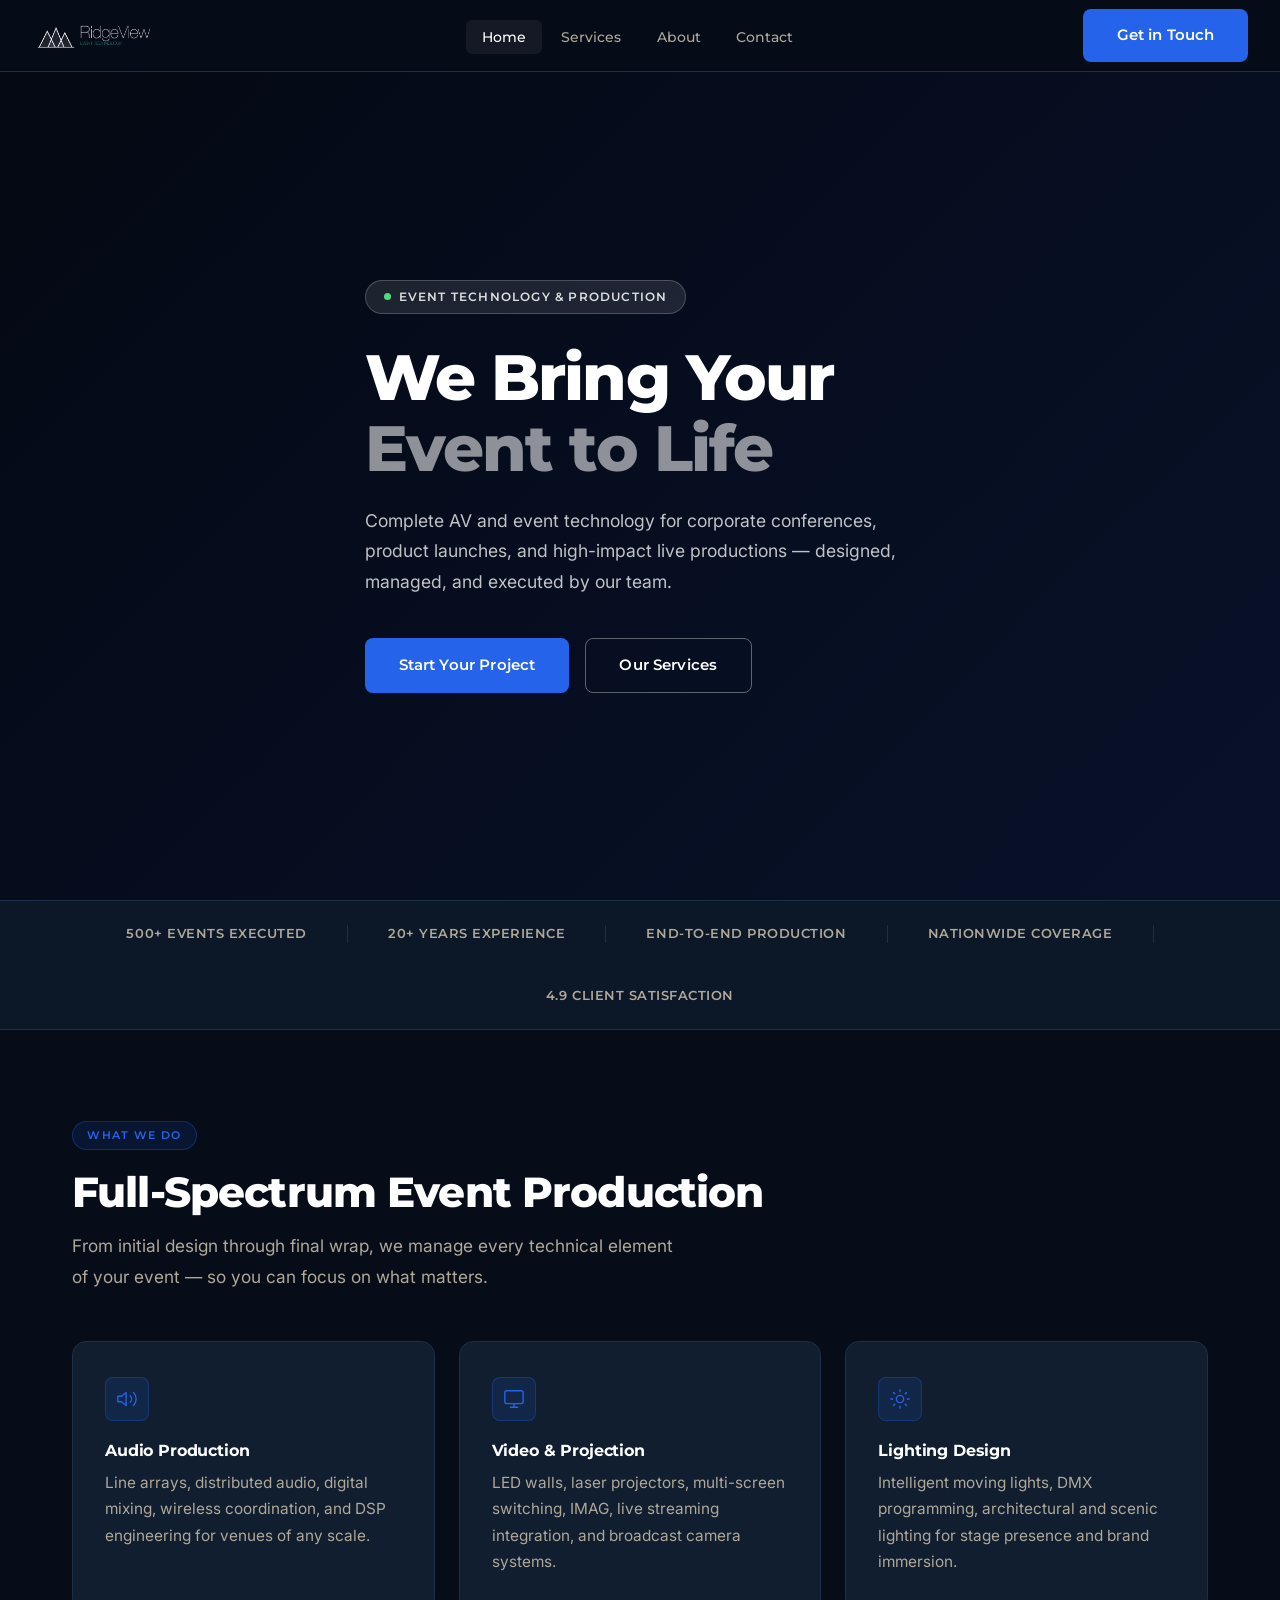
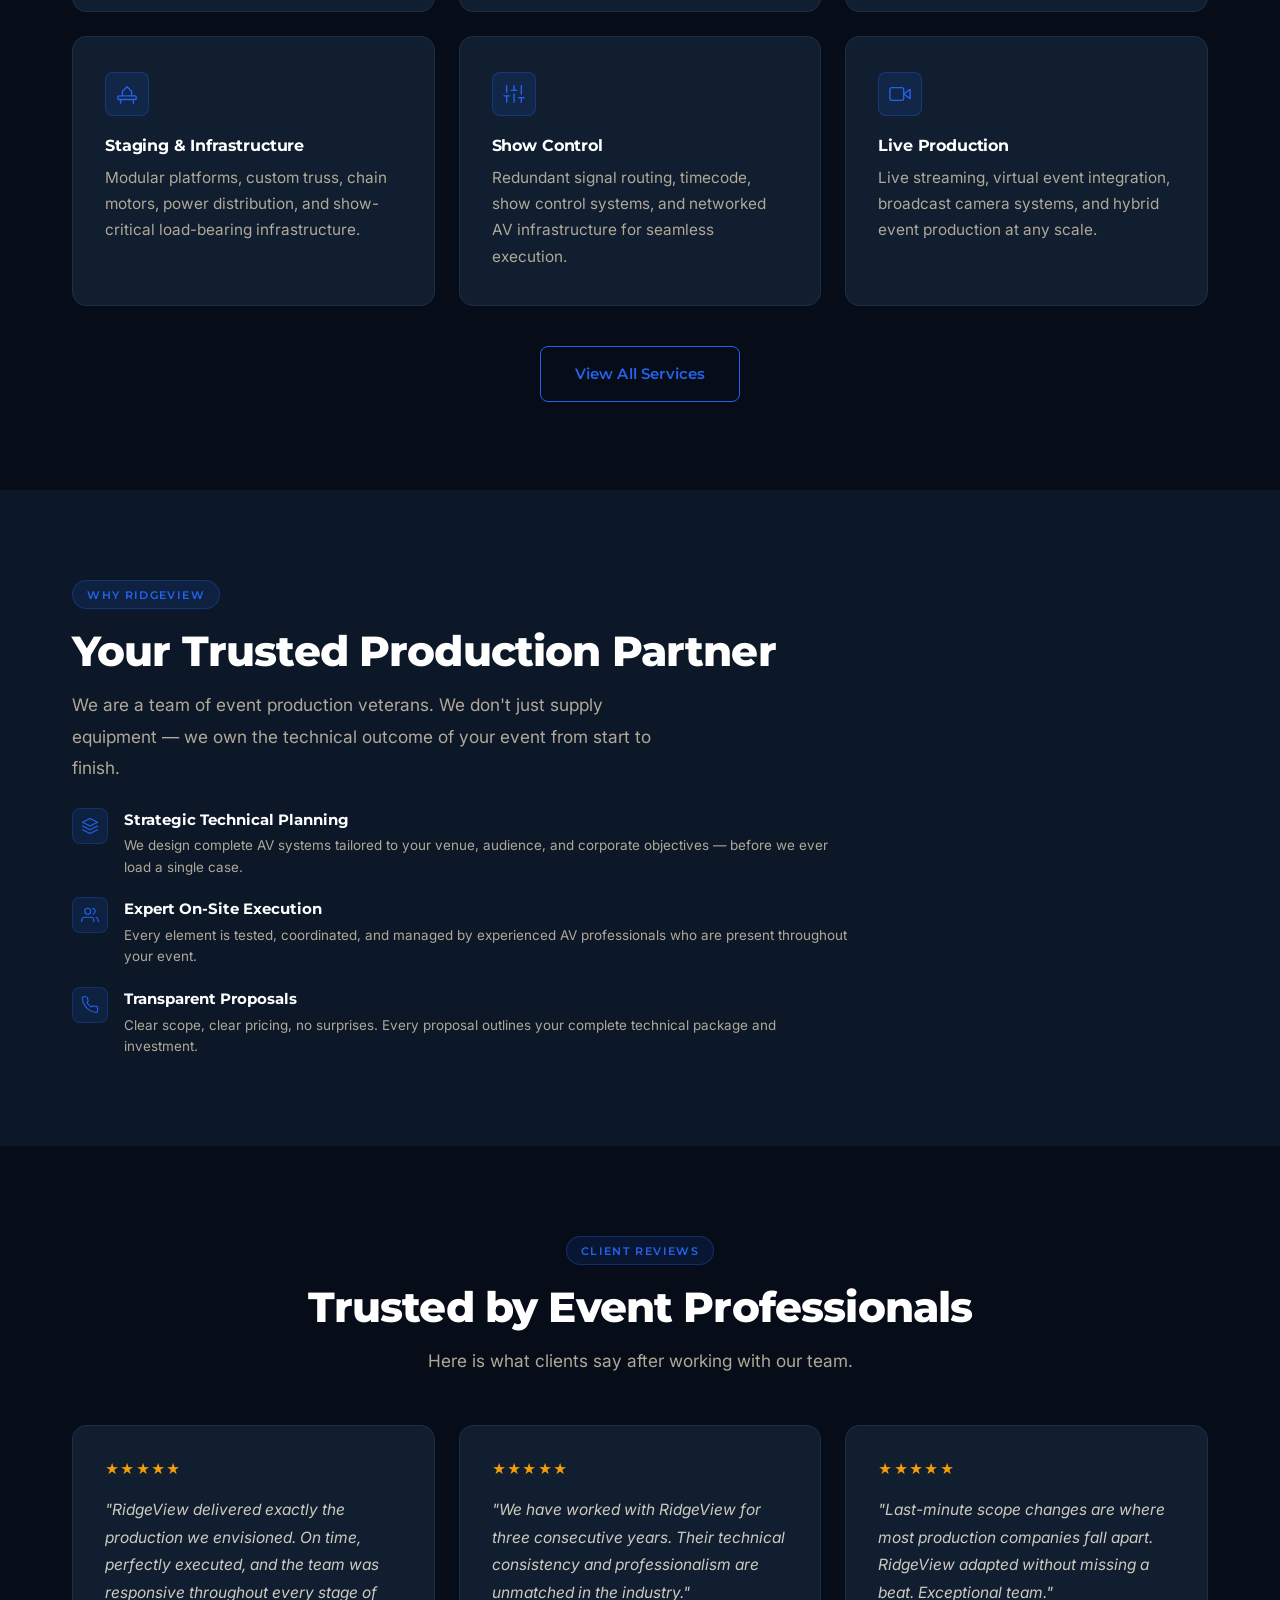
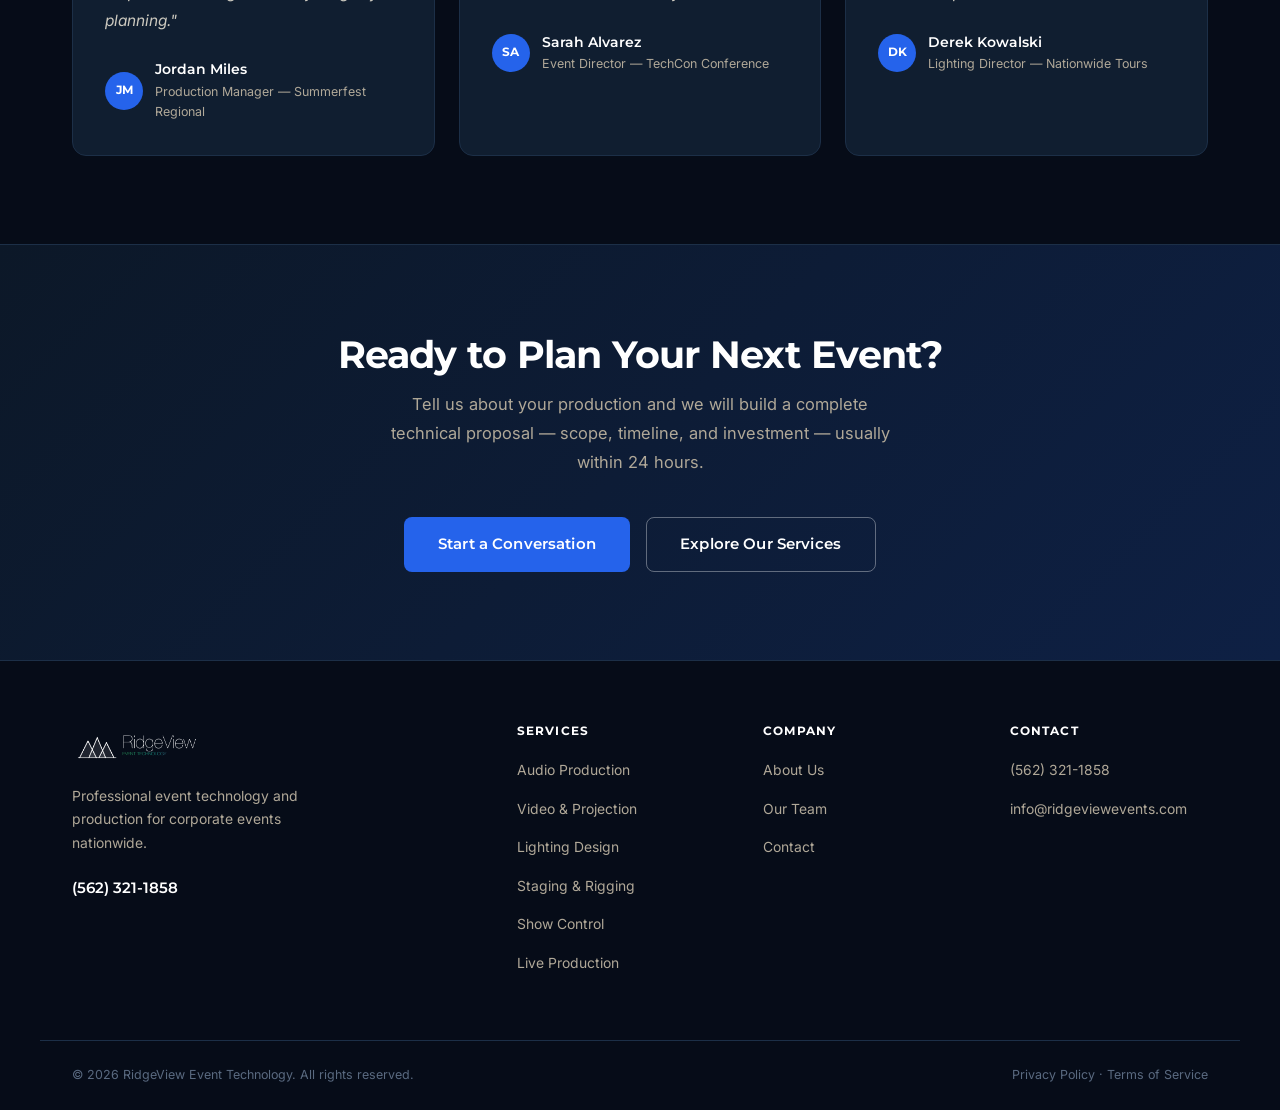
==== commit becde2da: "Refine typography, palette, and contact form - Introduce cream text color (#ede8d8) and warmer muted" ====
--- a/index.html
+++ b/index.html
@@ -81,21 +81,7 @@
     .hero__btns { display: flex; gap: 1rem; flex-wrap: wrap; }
 
     /* split layout for about section */
-    .about-split {
-      display: grid;
-      grid-template-columns: 1fr 1fr;
-      gap: 5rem;
-      align-items: center;
-    }
-    .about-split__visual {
-      background: var(--surface);
-      border: 1px solid var(--border);
-      border-radius: var(--rl);
-      padding: 2rem;
-      display: flex;
-      flex-direction: column;
-      gap: 1rem;
-    }
+    .about-split { max-width: 780px; }
 
     @media (max-width: 900px) {
       .hero__content { padding: 3rem 1.5rem; }
@@ -288,24 +274,6 @@
           </li>
         </ul>
       </div>
-      <div class="about-split__visual">
-        <div class="stat-card">
-          <div class="stat-card__number">500+</div>
-          <div class="stat-card__label">Corporate Events Executed</div>
-        </div>
-        <div class="stat-card">
-          <div class="stat-card__number">100+</div>
-          <div class="stat-card__label">Enterprise Clients Served</div>
-        </div>
-        <div class="stat-card">
-          <div class="stat-card__number">20+</div>
-          <div class="stat-card__label">Years AV Leadership</div>
-        </div>
-        <div class="stat-card">
-          <div class="stat-card__number">4.9</div>
-          <div class="stat-card__label">Average Client Satisfaction</div>
-        </div>
-      </div>
     </div>
   </div>
 </section>
--- a/style.css
+++ b/style.css
@@ -10,9 +10,10 @@
   --accent:      #2563eb;
   --accent-dark: #1d4ed8;
   --accent-glow: rgba(37, 99, 235, .12);
-  --text:        #dde4f0;
-  --muted:       #7a8fa8;
-  --dim:         #3e5068;
+  --cream:       #f5f0e4;
+  --text:        #ede8d8;
+  --muted:       #b0a898;
+  --dim:         #5a6a80;
   --white:       #ffffff;
   --r:           8px;
   --rl:          14px;
@@ -29,8 +30,8 @@
   background: var(--bg);
   color: var(--text);
   font-family: 'Inter', system-ui, sans-serif;
-  font-size: 16px;
-  line-height: 1.6;
+  font-size: 18px;
+  line-height: 1.65;
   overflow-x: hidden;
 }
 a { color: inherit; text-decoration: none; }
@@ -77,10 +78,10 @@
   letter-spacing: -.02em;
 }
 .section-desc {
-  font-size: 1.03rem;
+  font-size: 1.08rem;
   color: var(--muted);
   max-width: 55ch;
-  line-height: 1.8;
+  line-height: 1.82;
 }
 
 /* ── BUTTONS ─────────────────────────────────────────────────── */
@@ -230,9 +231,9 @@
   letter-spacing: -.01em;
 }
 .service-card p {
-  font-size: .9rem;
-  color: var(--muted);
-  line-height: 1.7;
+  font-size: .96rem;
+  color: var(--muted);
+  line-height: 1.72;
 }
 
 /* ── STATS GRID ──────────────────────────────────────────────── */
@@ -282,9 +283,9 @@
   margin-bottom: 1rem;
 }
 .testimonial-text {
-  font-size: .92rem;
-  color: rgba(221,228,240,.8);
-  line-height: 1.75;
+  font-size: .97rem;
+  color: rgba(237,232,216,.85);
+  line-height: 1.78;
   font-style: italic;
   margin-bottom: 1.5rem;
 }
@@ -513,6 +514,36 @@
 .fg textarea { min-height: 120px; resize: vertical; }
 .fg select { appearance: none; background-image: url("data:image/svg+xml,%3Csvg xmlns='http://www.w3.org/2000/svg' width='12' height='8' viewBox='0 0 12 8'%3E%3Cpath d='M1 1l5 5 5-5' stroke='%237a8fa8' stroke-width='1.5' fill='none' stroke-linecap='round'/%3E%3C/svg%3E"); background-repeat: no-repeat; background-position: right 1rem center; padding-right: 2.5rem; }
 .fg-row { display: grid; grid-template-columns: 1fr 1fr; gap: 1rem; }
+
+.checkbox-group {
+  display: grid;
+  grid-template-columns: 1fr 1fr;
+  gap: .55rem;
+  margin-top: .3rem;
+}
+.checkbox-item {
+  display: flex;
+  align-items: center;
+  gap: .7rem;
+  background: var(--surface);
+  border: 1.5px solid var(--border);
+  border-radius: var(--r);
+  padding: .7rem 1rem;
+  cursor: pointer;
+  font-size: .92rem;
+  color: var(--text);
+  transition: border-color .15s, background .15s;
+  user-select: none;
+}
+.checkbox-item:hover { border-color: rgba(37,99,235,.5); background: var(--accent-glow); }
+.checkbox-item input[type="checkbox"] {
+  accent-color: var(--accent);
+  width: 16px;
+  height: 16px;
+  flex-shrink: 0;
+  cursor: pointer;
+}
+.checkbox-item:has(input:checked) { border-color: var(--accent); background: var(--accent-glow); }
 
 .contact-info { display: flex; flex-direction: column; gap: 1.5rem; padding-top: .5rem; }
 .contact-info h2 { font-size: 1.45rem; margin-bottom: .2rem; }
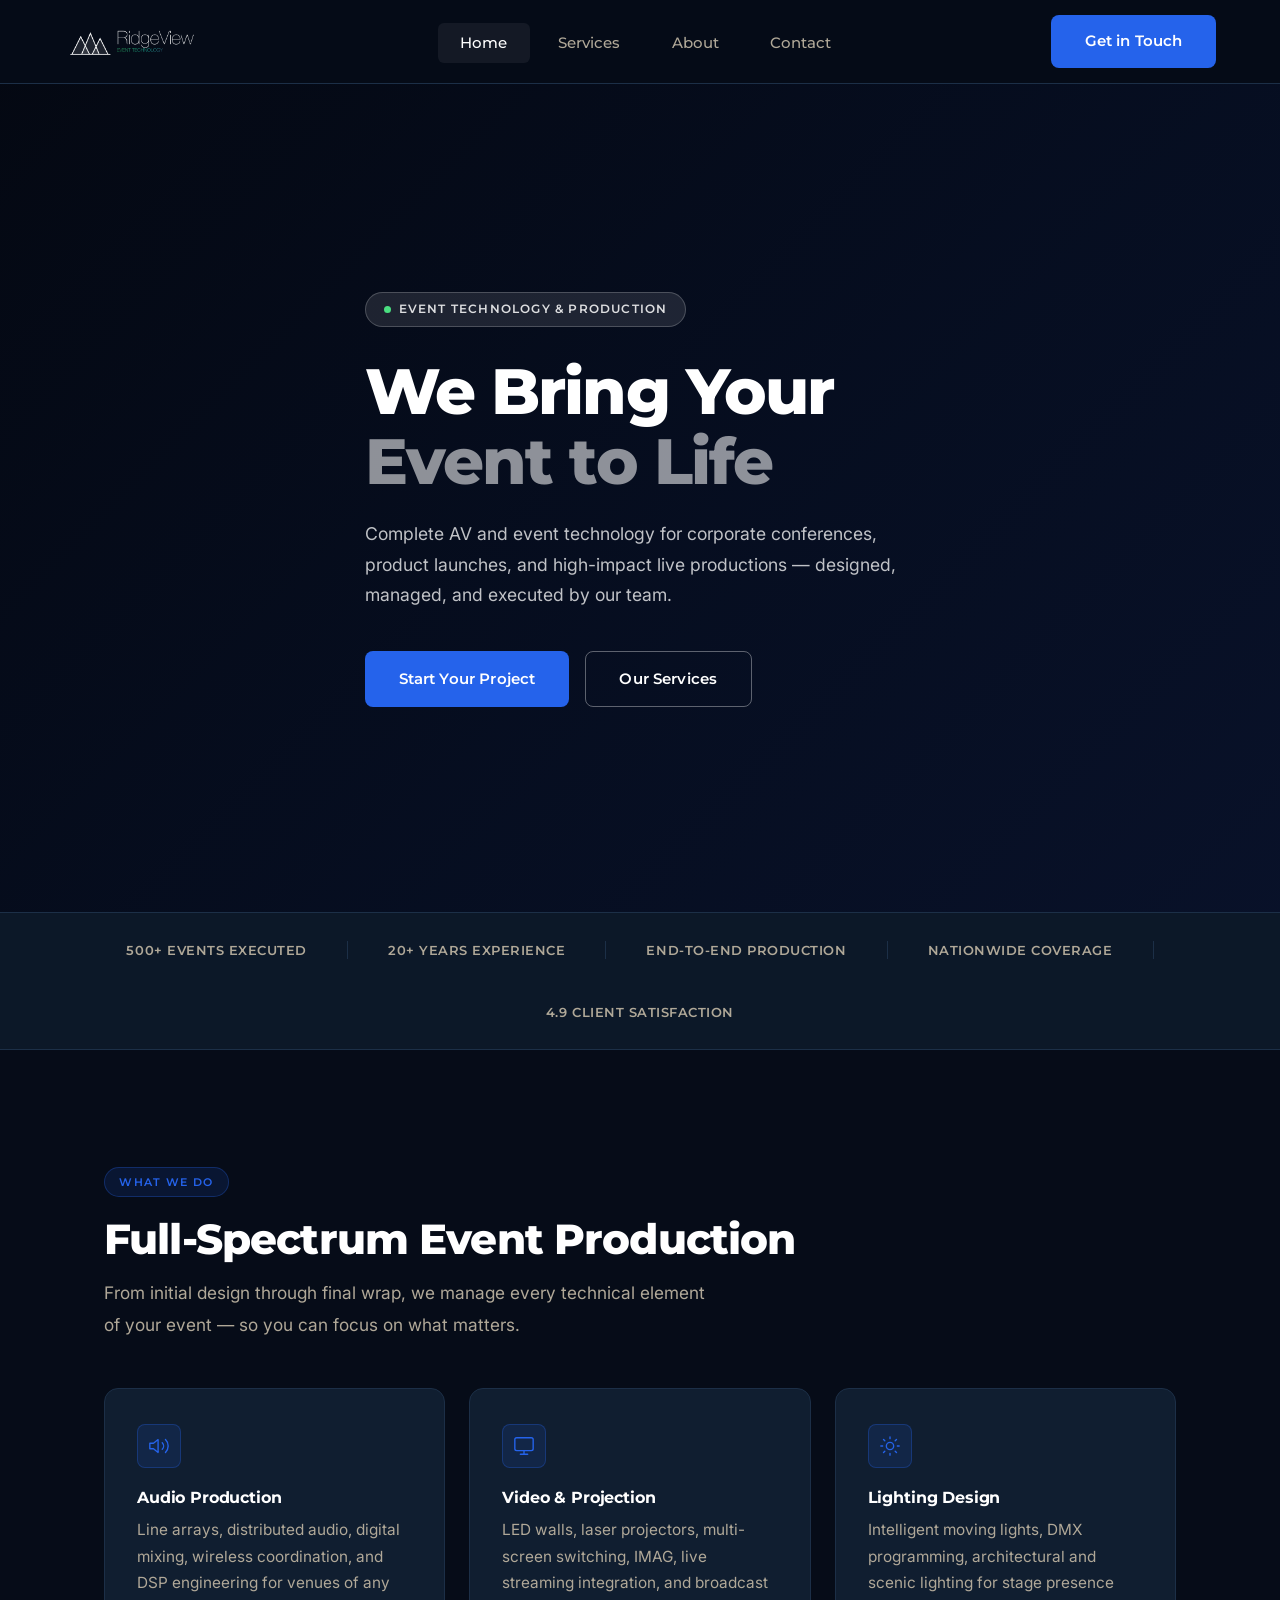
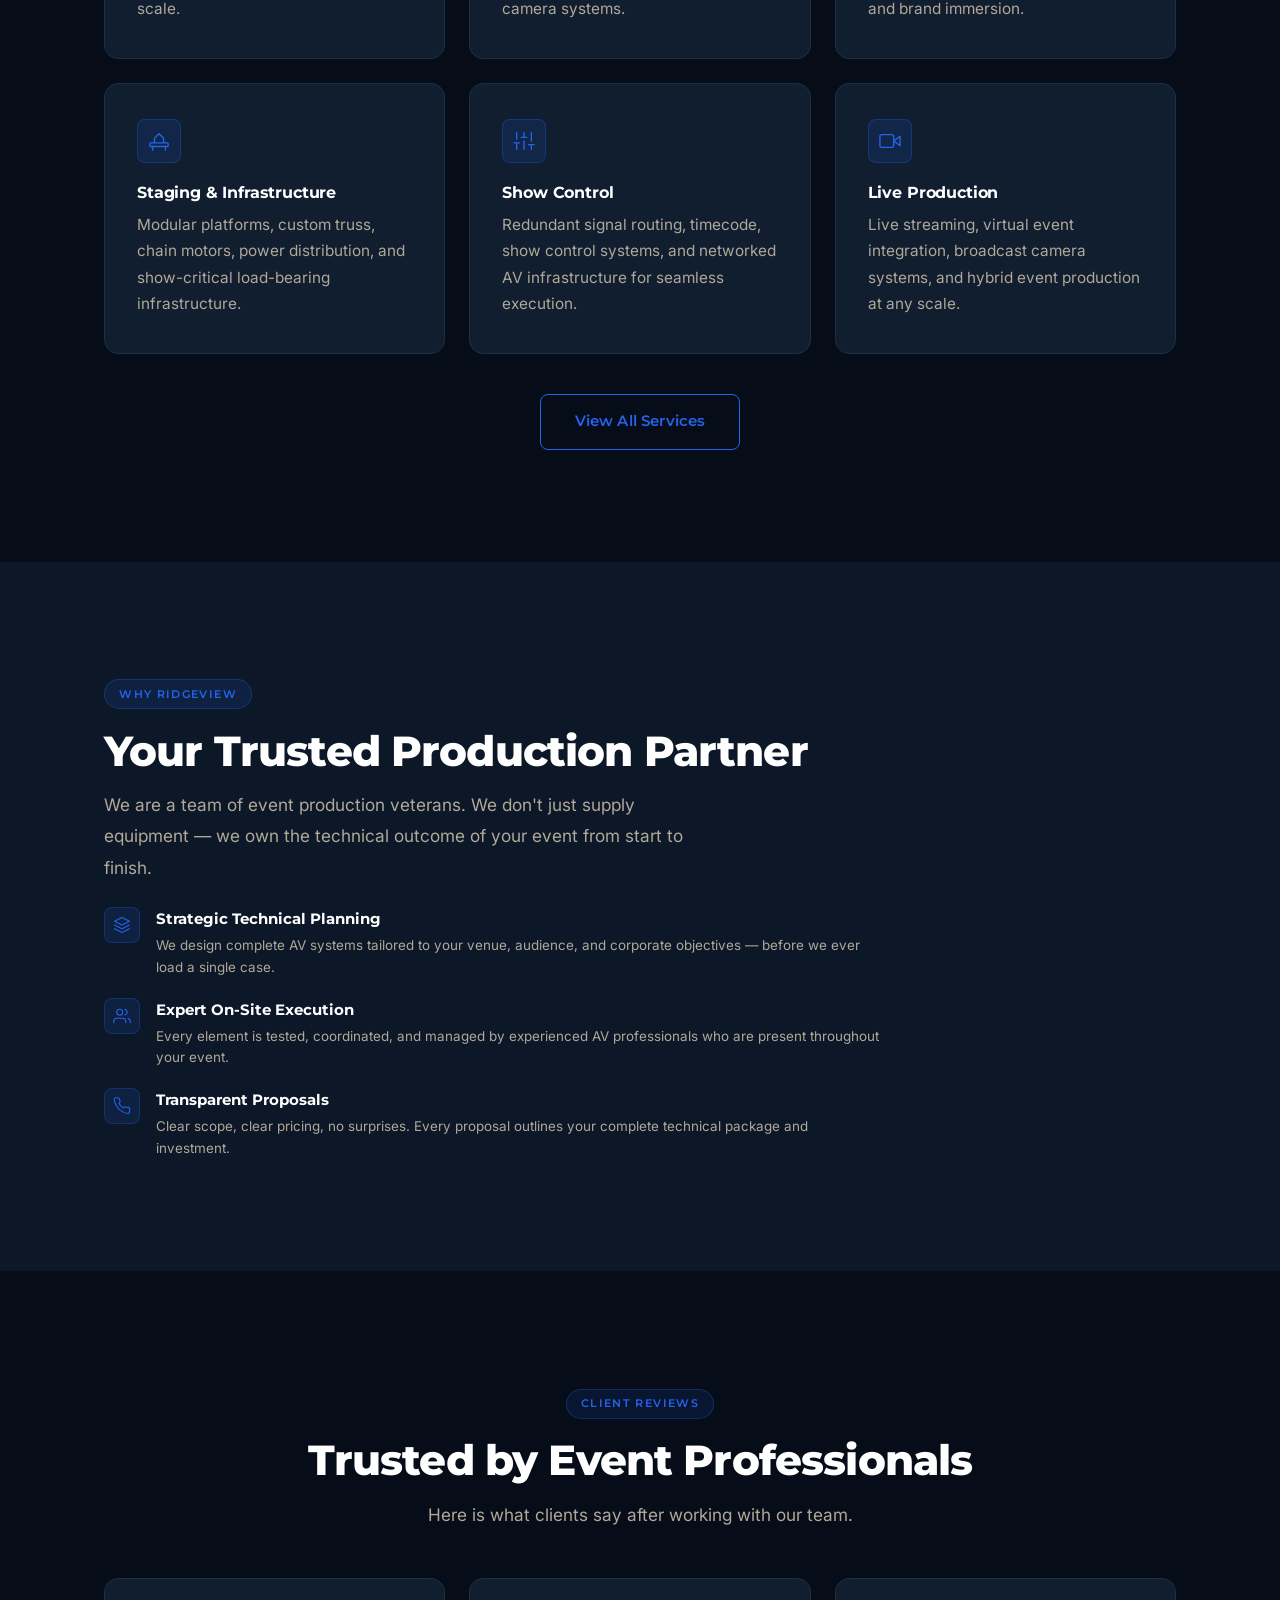
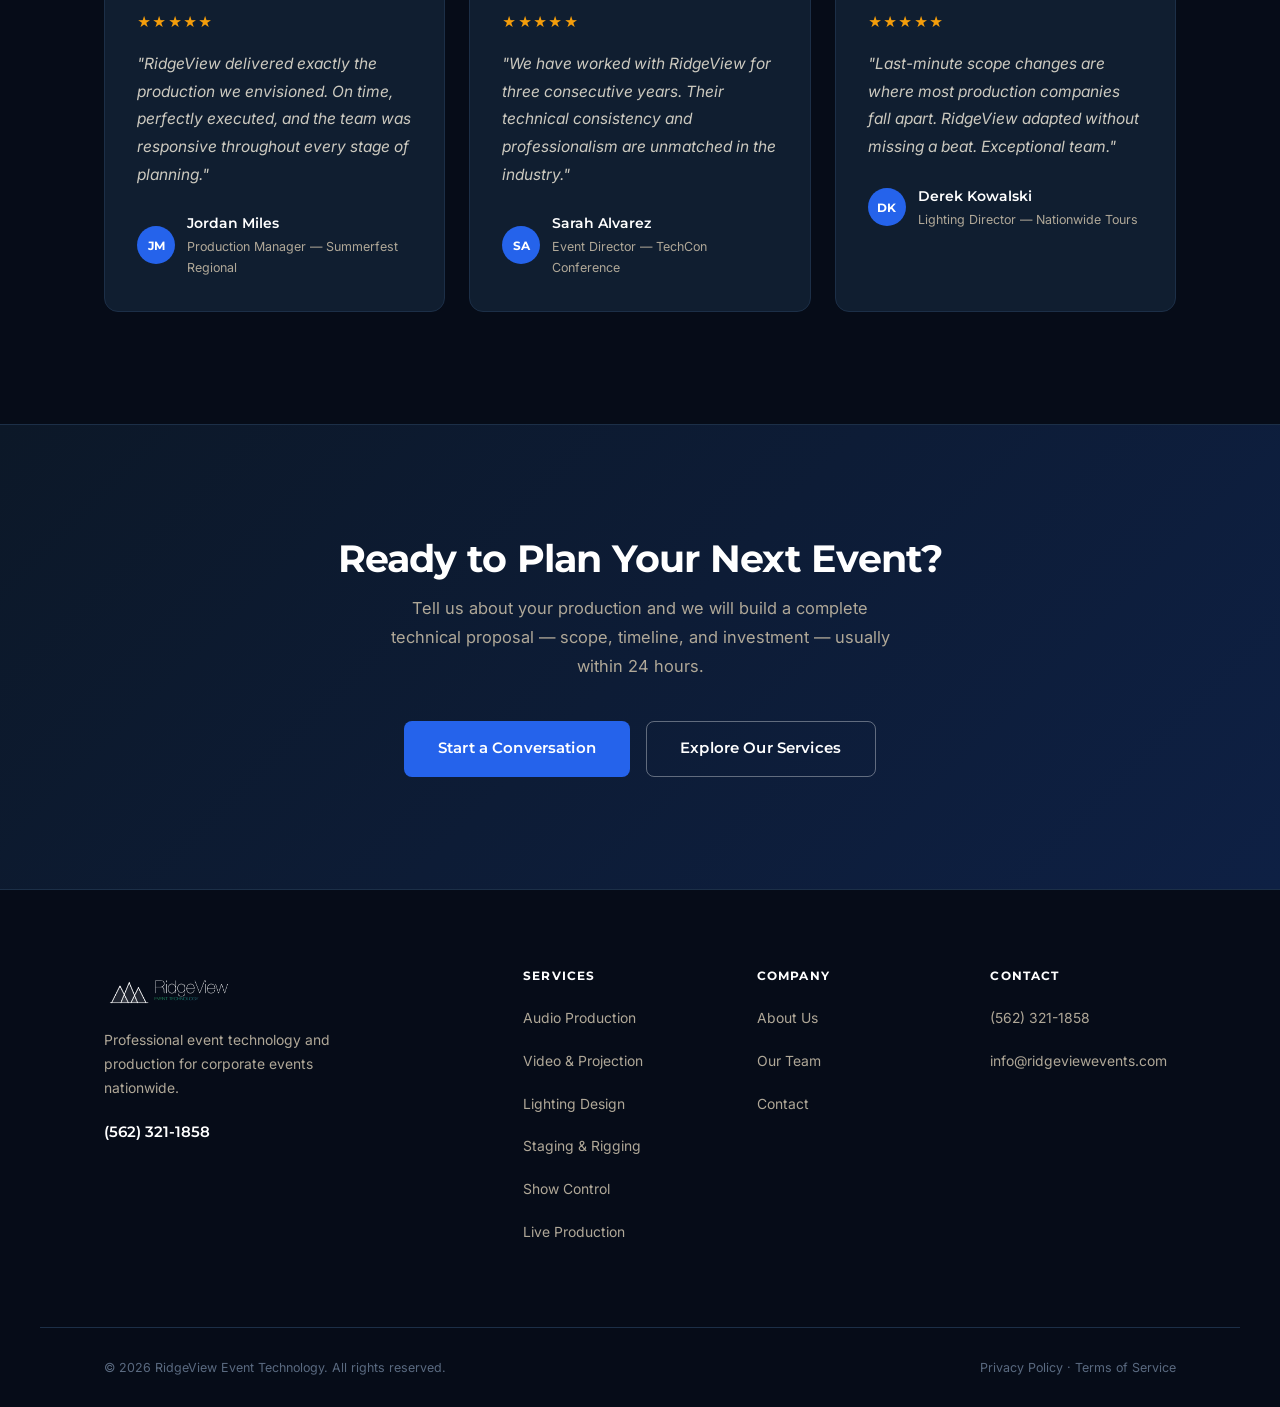
==== commit 3f9e7e03: "Increase font size, nav spacing, and page margins - Base font 18px → 20px - Container and nav paddin" ====
--- a/index.html
+++ b/index.html
@@ -36,8 +36,8 @@
       z-index: 2;
       max-width: var(--max);
       margin: 0 auto;
-      padding: 4rem 2rem;
-      max-width: 800px;
+      padding: 5rem 4rem;
+      max-width: 860px;
     }
     .hero__eyebrow {
       display: inline-flex;
--- a/style.css
+++ b/style.css
@@ -30,8 +30,8 @@
   background: var(--bg);
   color: var(--text);
   font-family: 'Inter', system-ui, sans-serif;
-  font-size: 18px;
-  line-height: 1.65;
+  font-size: 20px;
+  line-height: 1.7;
   overflow-x: hidden;
 }
 a { color: inherit; text-decoration: none; }
@@ -47,8 +47,8 @@
 }
 
 /* ── LAYOUT ─────────────────────────────────────────────────── */
-.container { max-width: var(--max); margin: 0 auto; padding: 0 2rem; }
-.section    { padding: 5.5rem 0; }
+.container { max-width: var(--max); margin: 0 auto; padding: 0 4rem; }
+.section    { padding: 7rem 0; }
 .section--alt { background: var(--surface); }
 
 /* ── LABELS ─────────────────────────────────────────────────── */
@@ -124,28 +124,28 @@
   position: sticky;
   top: 0;
   z-index: 300;
-  height: 72px;
+  height: 84px;
   display: flex;
   align-items: center;
   justify-content: space-between;
-  padding: 0 2rem;
+  padding: 0 4rem;
   background: rgba(6, 12, 24, .92);
   backdrop-filter: blur(14px);
   -webkit-backdrop-filter: blur(14px);
   border-bottom: 1px solid var(--border);
 }
-.nav__logo img { height: 40px; width: auto; }
+.nav__logo img { height: 44px; width: auto; }
 .nav__links {
   display: flex;
-  gap: .2rem;
+  gap: .4rem;
   list-style: none;
 }
 .nav__links a {
   font-family: 'Montserrat', sans-serif;
-  font-size: .88rem;
+  font-size: .95rem;
   font-weight: 500;
   color: var(--muted);
-  padding: .5rem 1rem;
+  padding: .65rem 1.4rem;
   border-radius: 6px;
   transition: color .15s, background .15s;
 }
@@ -173,7 +173,7 @@
 
 /* ── PAGE HERO (inner pages) ─────────────────────────────────── */
 .page-hero {
-  padding: 5.5rem 2rem 4.5rem;
+  padding: 6.5rem 4rem 5.5rem;
   background: linear-gradient(150deg, var(--surface) 0%, #0d1e38 100%);
   border-bottom: 1px solid var(--border);
 }
@@ -321,7 +321,7 @@
   background: var(--surface);
   border-top: 1px solid var(--border);
   border-bottom: 1px solid var(--border);
-  padding: 1.4rem 2rem;
+  padding: 1.6rem 4rem;
 }
 .trust-strip__inner {
   max-width: var(--max);
@@ -350,7 +350,7 @@
 .cta-band {
   background: linear-gradient(135deg, var(--surface) 0%, #0e2044 100%);
   border-top: 1px solid var(--border);
-  padding: 5.5rem 2rem;
+  padding: 7rem 4rem;
   text-align: center;
 }
 .cta-band h2 {
@@ -472,7 +472,7 @@
   gap: 4rem;
   max-width: var(--max);
   margin: 0 auto;
-  padding: 5.5rem 2rem;
+  padding: 7rem 4rem;
 }
 .form-card {
   background: var(--surface-2);
@@ -593,7 +593,7 @@
 .footer__main {
   max-width: var(--max);
   margin: 0 auto;
-  padding: 4rem 2rem;
+  padding: 5rem 4rem;
   display: grid;
   grid-template-columns: 2fr 1fr 1fr 1fr;
   gap: 3rem;
@@ -620,7 +620,7 @@
 .footer__col a:hover { color: var(--white); }
 .footer__bottom {
   border-top: 1px solid var(--border);
-  padding: 1.5rem 2rem;
+  padding: 1.8rem 4rem;
   max-width: var(--max);
   margin: 0 auto;
   display: flex;
@@ -638,13 +638,23 @@
 @media (max-width: 1024px) {
   .services-grid { grid-template-columns: repeat(2, 1fr); }
 }
+@media (max-width: 1100px) {
+  .container { padding: 0 2.5rem; }
+  .nav { padding: 0 2.5rem; }
+  .page-hero { padding: 5.5rem 2.5rem 4.5rem; }
+  .cta-band { padding: 6rem 2.5rem; }
+  .trust-strip { padding: 1.6rem 2.5rem; }
+  .contact-layout { padding: 6rem 2.5rem; }
+  .footer__main { padding: 4rem 2.5rem; }
+  .footer__bottom { padding: 1.8rem 2.5rem; }
+}
 @media (max-width: 900px) {
   .nav__links { display: none; }
   .nav__hamburger { display: flex; }
-  .nav__cta .btn { font-size: .82rem; padding: .75rem 1.4rem; }
+  .nav__cta .btn { font-size: .85rem; padding: .75rem 1.4rem; }
   .footer__main { grid-template-columns: 1fr 1fr; gap: 2rem; }
   .team-grid { grid-template-columns: 1fr; max-width: 520px; margin: 0 auto; }
-  .contact-layout { grid-template-columns: 1fr; padding: 3.5rem 1.5rem; gap: 2.5rem; }
+  .contact-layout { grid-template-columns: 1fr; padding: 4rem 2rem; gap: 2.5rem; }
 }
 @media (max-width: 720px) {
   .services-grid { grid-template-columns: 1fr; }
@@ -652,11 +662,16 @@
   .stats-grid { grid-template-columns: 1fr 1fr; }
 }
 @media (max-width: 600px) {
-  .section { padding: 3.5rem 0; }
-  .cta-band { padding: 3.5rem 1.5rem; }
-  .footer__main { grid-template-columns: 1fr; gap: 1.8rem; padding: 2.5rem 1.5rem; }
-  .footer__bottom { flex-direction: column; gap: .5rem; text-align: center; }
+  .container { padding: 0 1.5rem; }
+  .nav { padding: 0 1.5rem; }
+  .section { padding: 4rem 0; }
+  .cta-band { padding: 4rem 1.5rem; }
+  .page-hero { padding: 4rem 1.5rem 3.5rem; }
+  .trust-strip { padding: 1.4rem 1.5rem; }
+  .footer__main { grid-template-columns: 1fr; gap: 1.8rem; padding: 3rem 1.5rem; }
+  .footer__bottom { flex-direction: column; gap: .5rem; text-align: center; padding: 1.5rem; }
   .fg-row { grid-template-columns: 1fr; }
+  .checkbox-group { grid-template-columns: 1fr; }
   .trust-strip__inner { gap: 1rem; justify-content: flex-start; }
   .trust-divider { display: none; }
 }
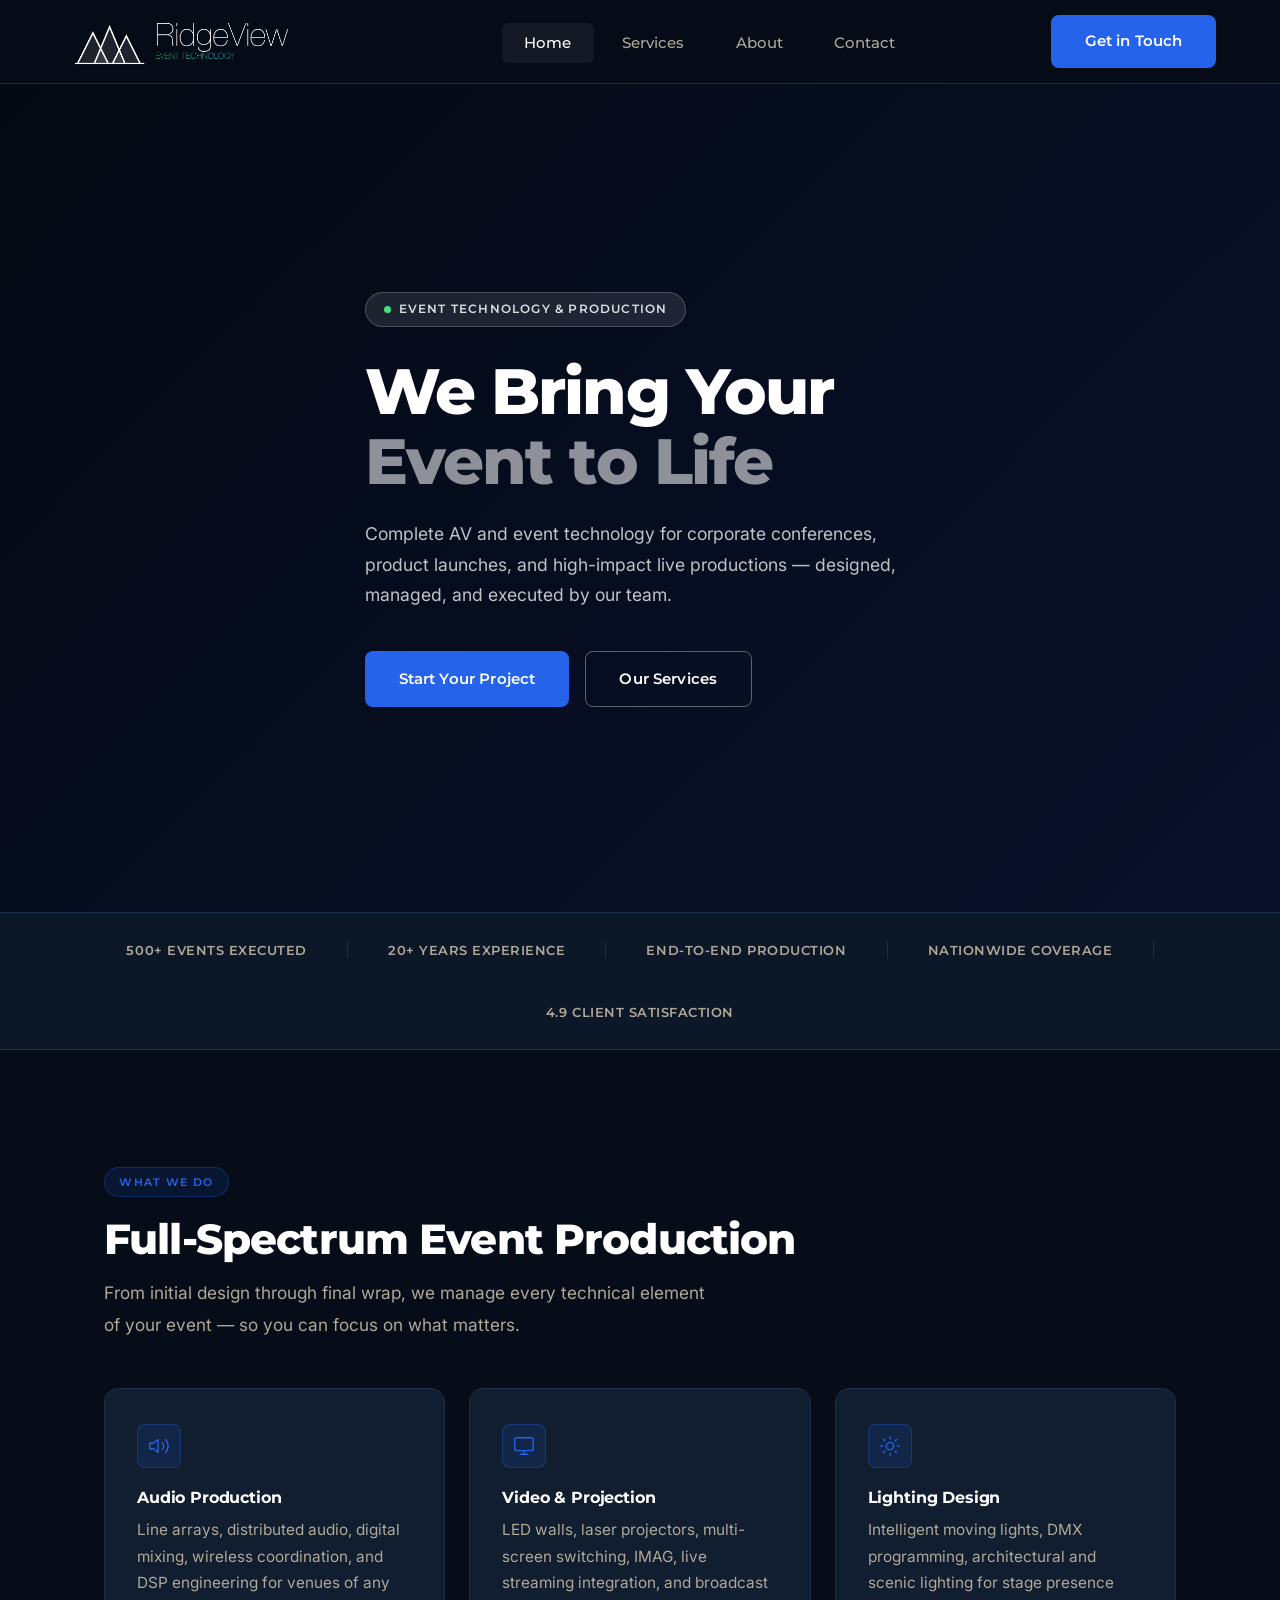
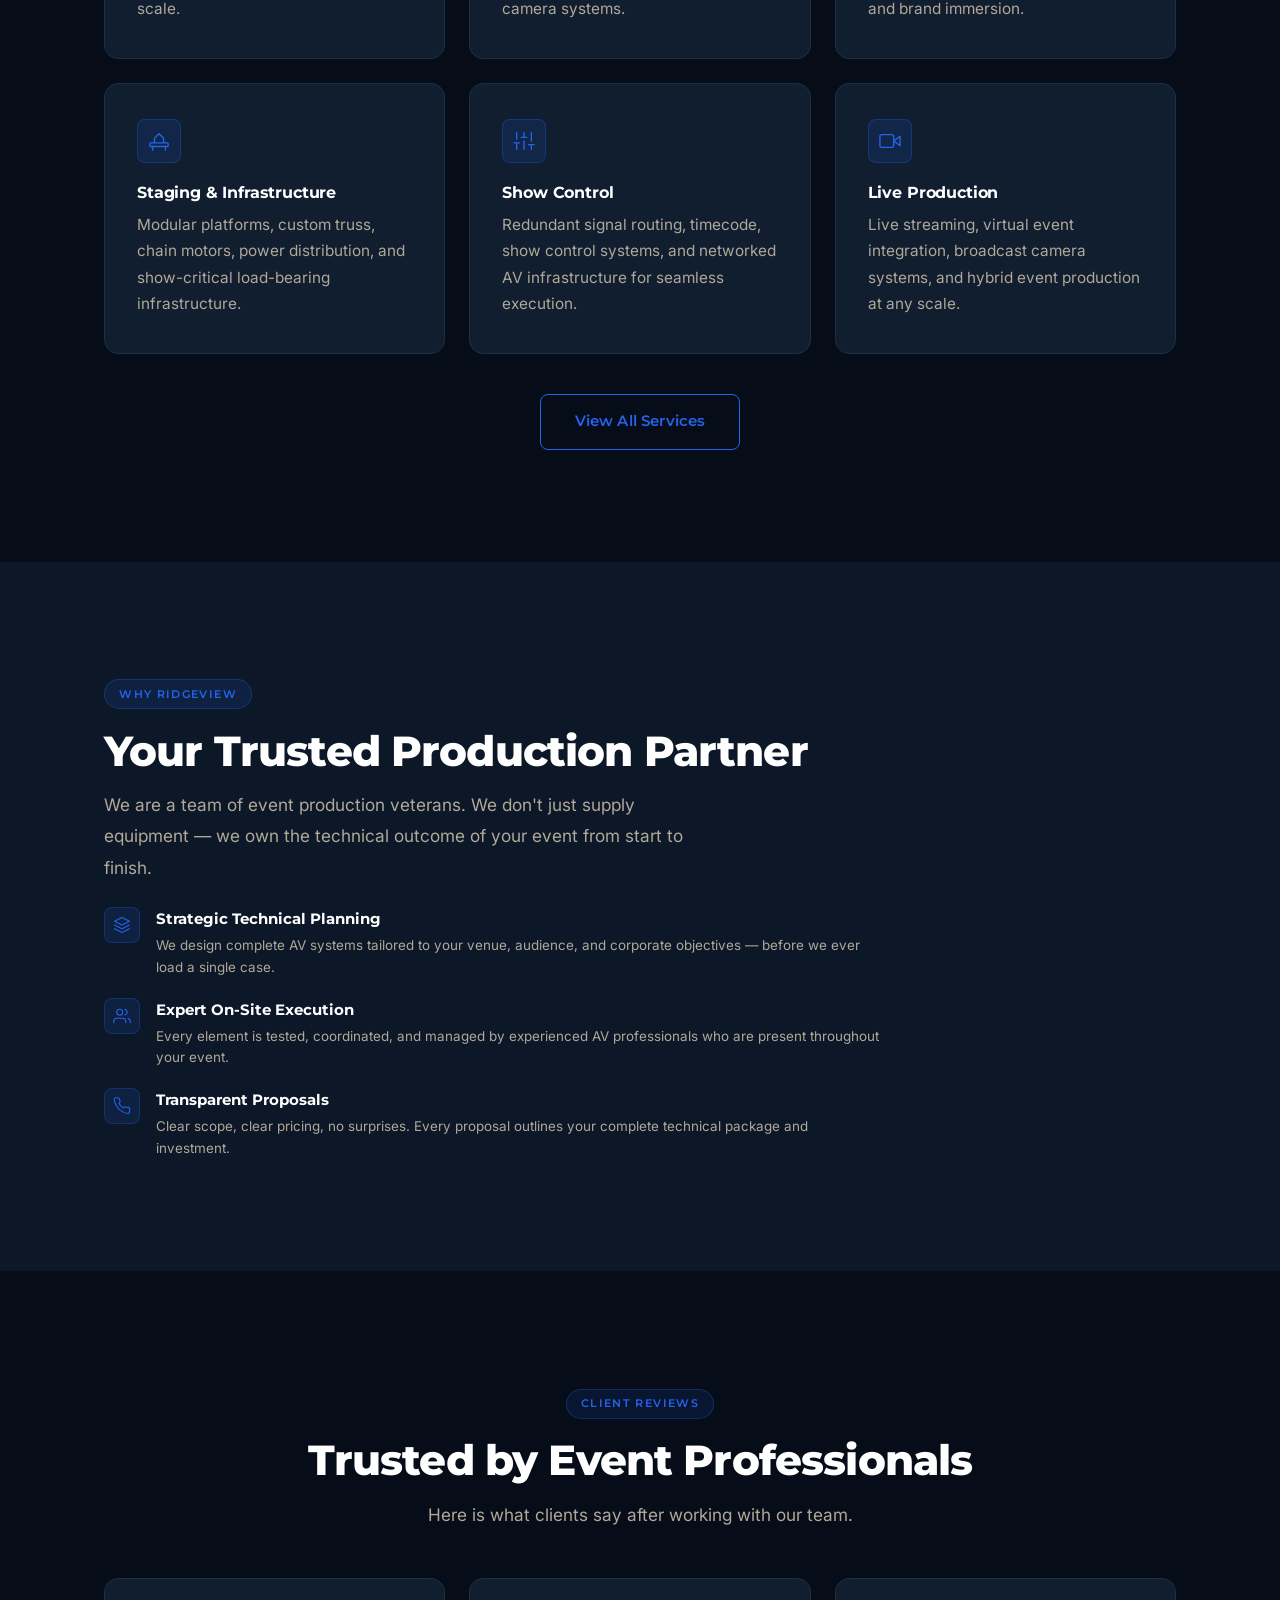
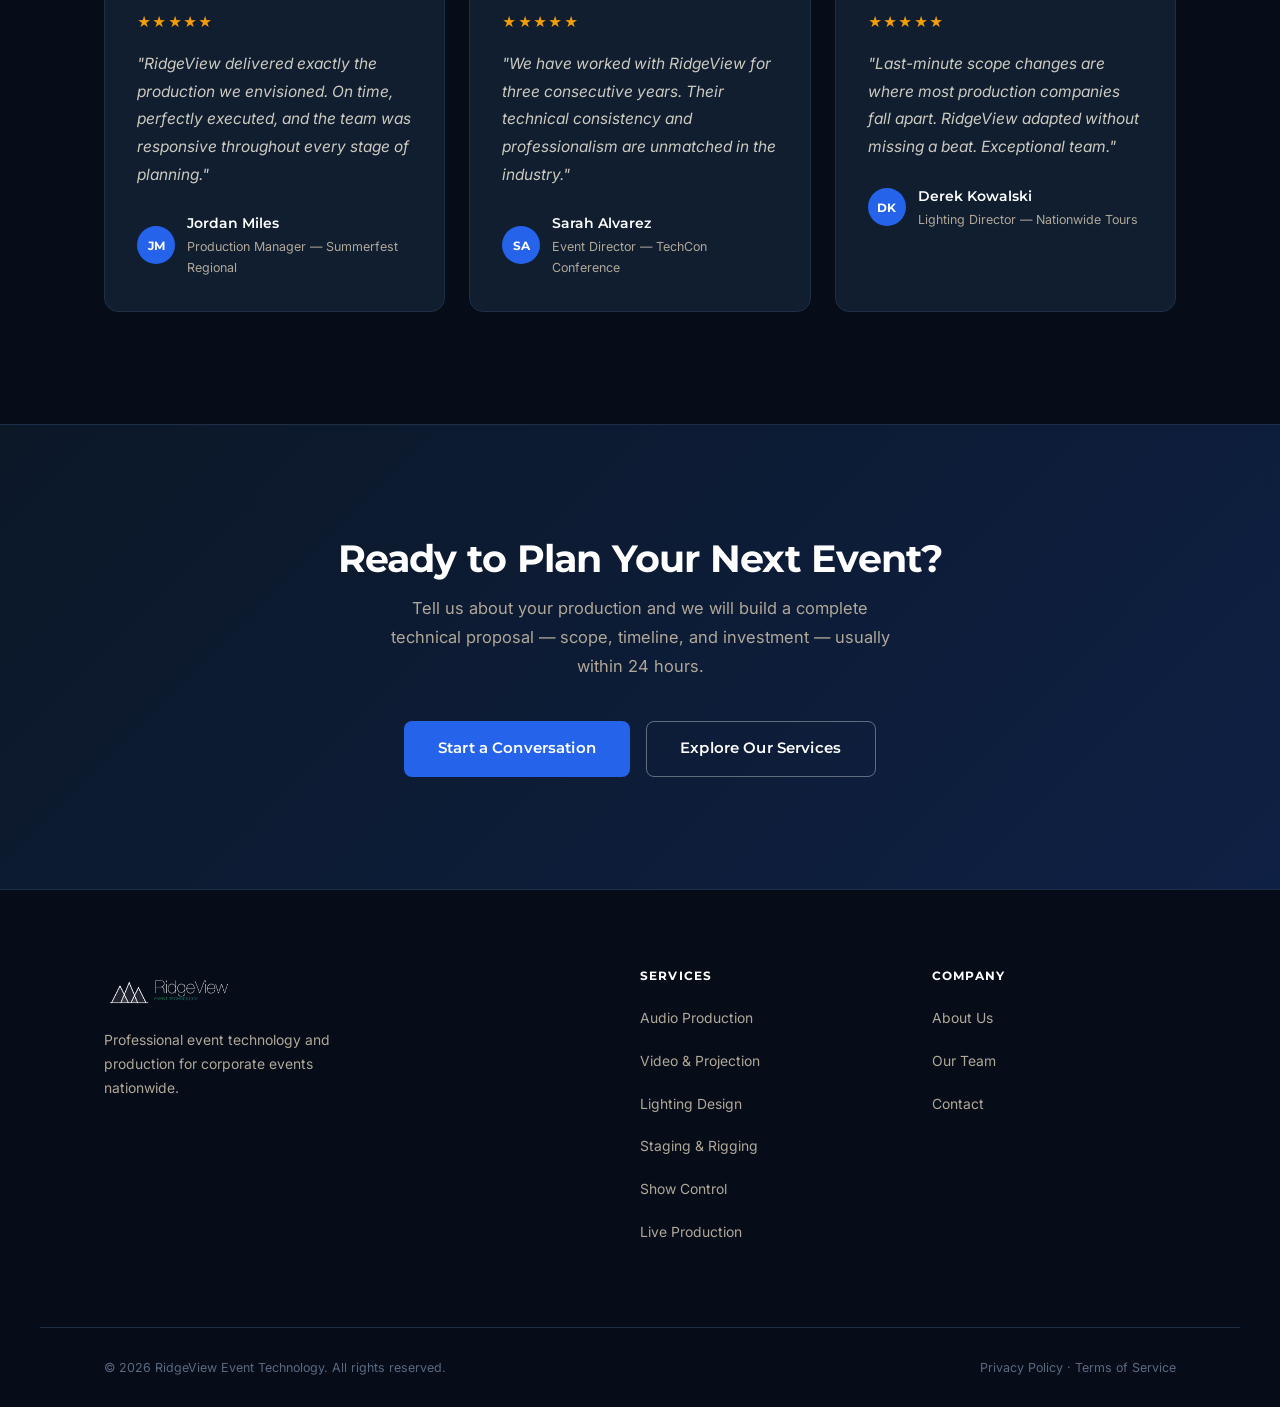
==== commit 32741778: "Clean up footer and add RFP upload to contact page - Remove phone number from all footers - Remove r" ====
--- a/index.html
+++ b/index.html
@@ -340,7 +340,6 @@
     <div class="footer__brand">
       <img src="ridgeview-logo-dark.png" alt="RidgeView Event Technology">
       <p class="footer__tagline">Professional event technology and production for corporate events nationwide.</p>
-      <div class="footer__phone">(562) 321-1858</div>
     </div>
     <div class="footer__col">
       <h4>Services</h4>
@@ -359,13 +358,6 @@
         <li><a href="about.html">About Us</a></li>
         <li><a href="about.html">Our Team</a></li>
         <li><a href="contact.html">Contact</a></li>
-      </ul>
-    </div>
-    <div class="footer__col">
-      <h4>Contact</h4>
-      <ul>
-        <li><a href="tel:5623211858">(562) 321-1858</a></li>
-        <li><a href="mailto:info@ridgeviewevents.com">info@ridgeviewevents.com</a></li>
       </ul>
     </div>
   </div>
--- a/style.css
+++ b/style.css
@@ -134,7 +134,7 @@
   -webkit-backdrop-filter: blur(14px);
   border-bottom: 1px solid var(--border);
 }
-.nav__logo img { height: 44px; width: auto; }
+.nav__logo img { height: 76px; width: auto; }
 .nav__links {
   display: flex;
   gap: .4rem;
@@ -545,6 +545,28 @@
 }
 .checkbox-item:has(input:checked) { border-color: var(--accent); background: var(--accent-glow); }
 
+.rfp-upload {
+  display: flex;
+  align-items: center;
+  gap: 1.2rem;
+  background: var(--surface);
+  border: 1.5px dashed var(--border);
+  border-radius: var(--r);
+  padding: 1.2rem 1.4rem;
+  margin-top: .3rem;
+  transition: border-color .15s;
+}
+.rfp-upload:hover { border-color: var(--accent); }
+.rfp-upload__title {
+  font-family: 'Montserrat', sans-serif;
+  font-size: .92rem;
+  font-weight: 600;
+  color: var(--white);
+  margin-bottom: .2rem;
+}
+.rfp-upload__sub { font-size: .82rem; color: var(--muted); }
+.rfp-note { font-size: .8rem; color: var(--dim); margin-top: .6rem; }
+
 .contact-info { display: flex; flex-direction: column; gap: 1.5rem; padding-top: .5rem; }
 .contact-info h2 { font-size: 1.45rem; margin-bottom: .2rem; }
 .contact-info__sub { font-size: .88rem; color: var(--muted); margin-bottom: .5rem; }
@@ -595,7 +617,7 @@
   margin: 0 auto;
   padding: 5rem 4rem;
   display: grid;
-  grid-template-columns: 2fr 1fr 1fr 1fr;
+  grid-template-columns: 2fr 1fr 1fr;
   gap: 3rem;
 }
 .footer__brand img { height: 42px; width: auto; margin-bottom: 1.1rem; }
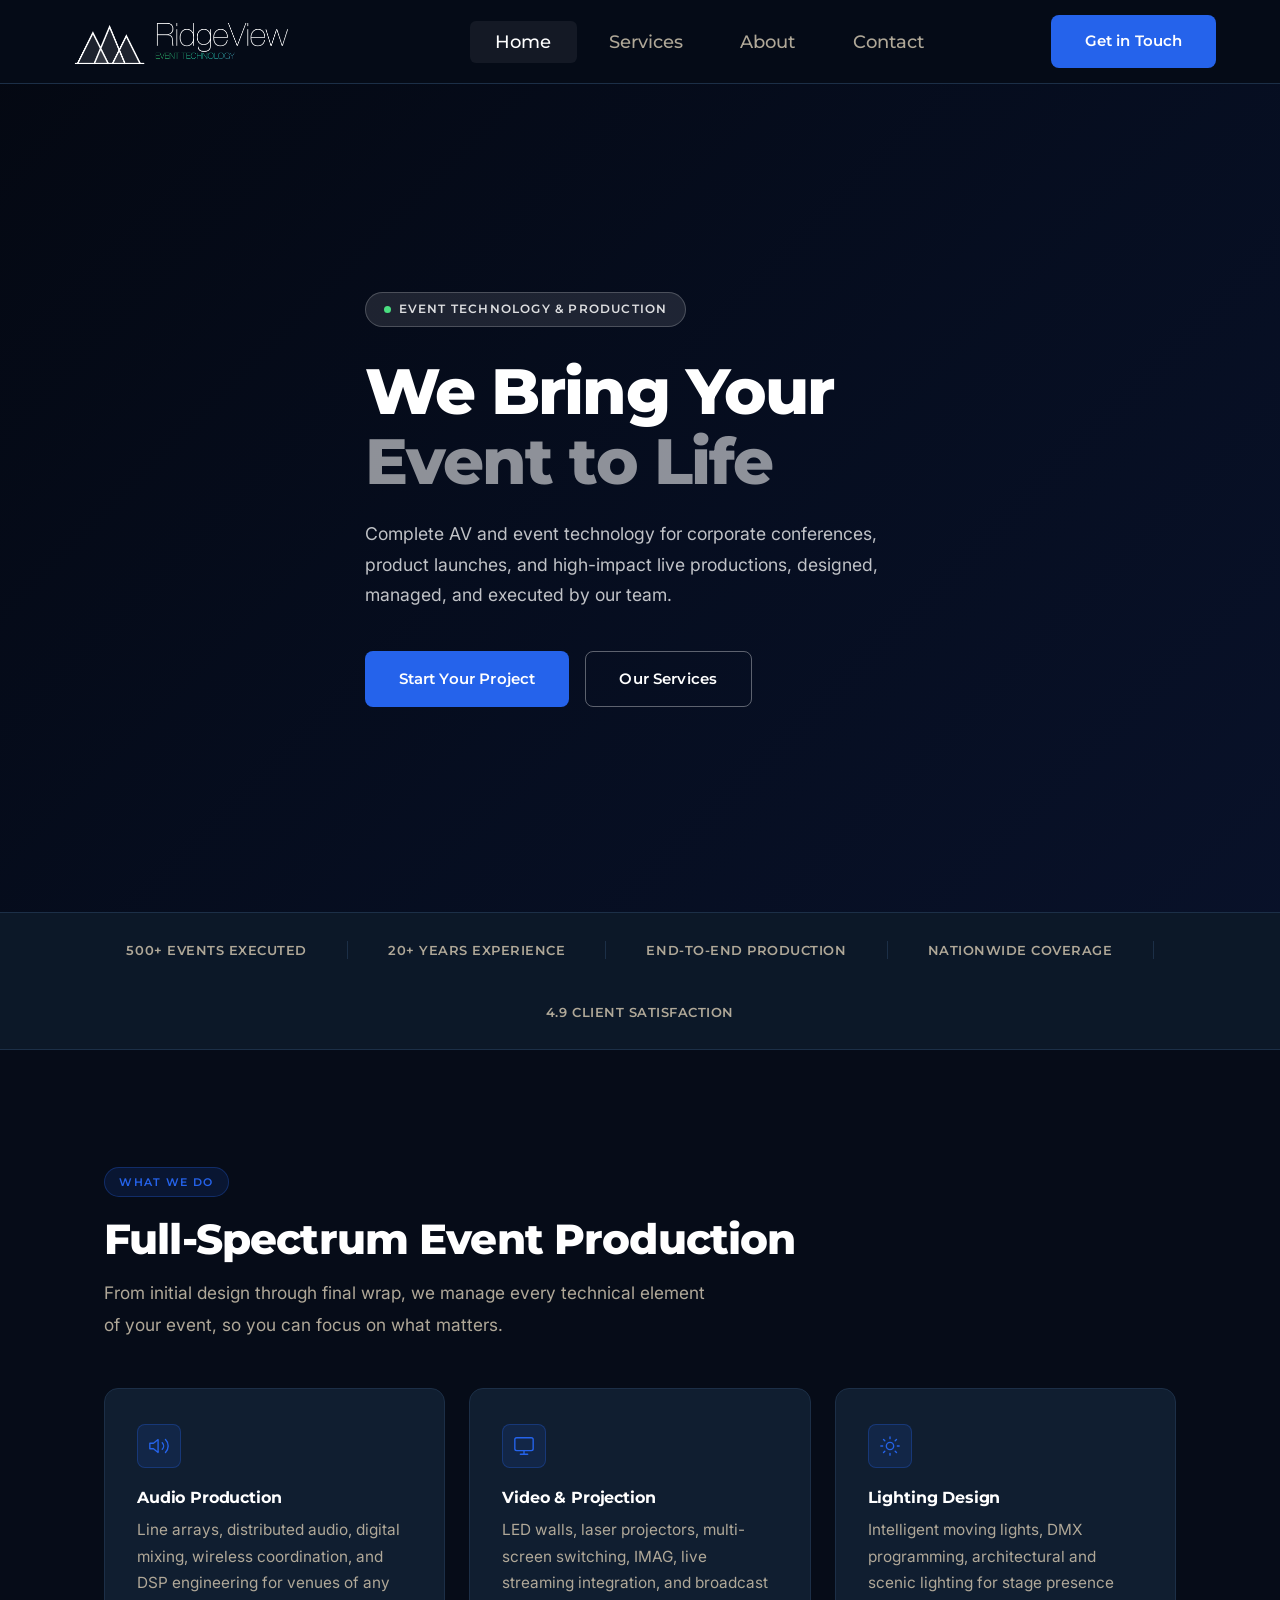
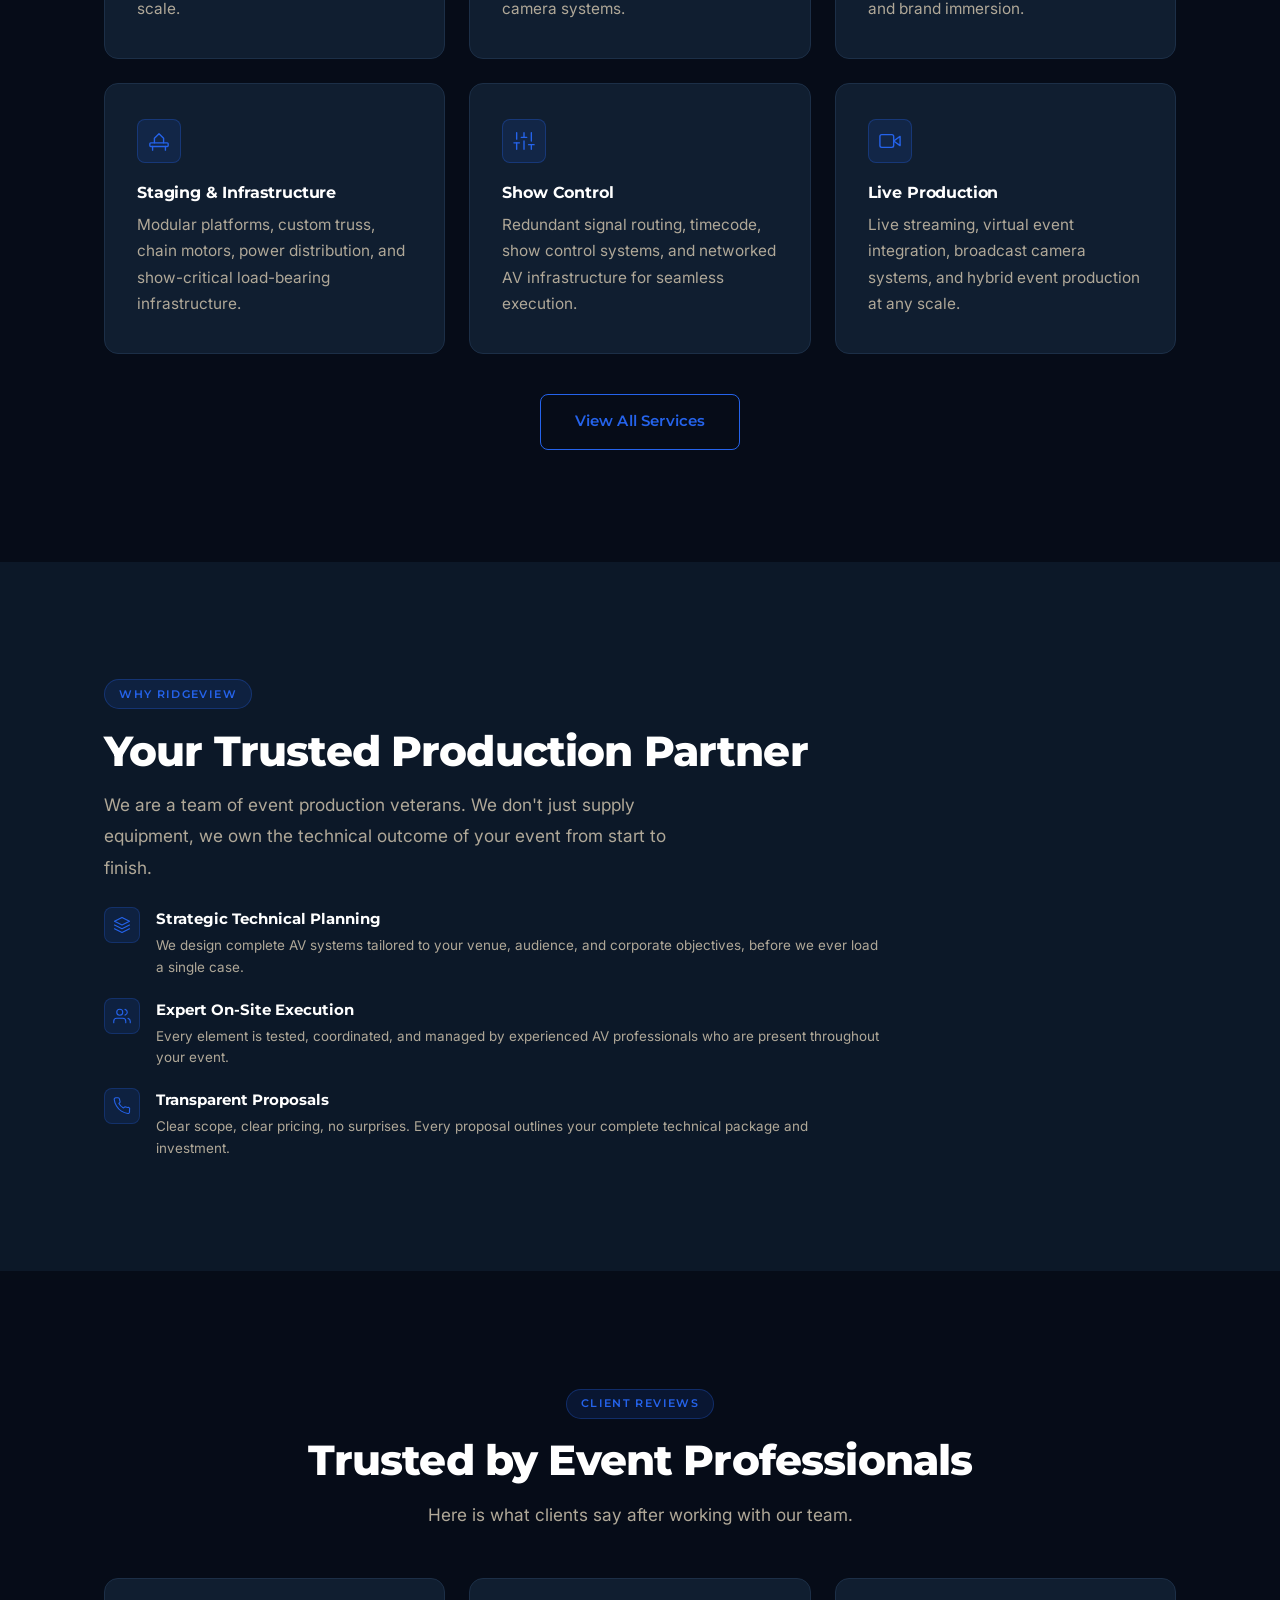
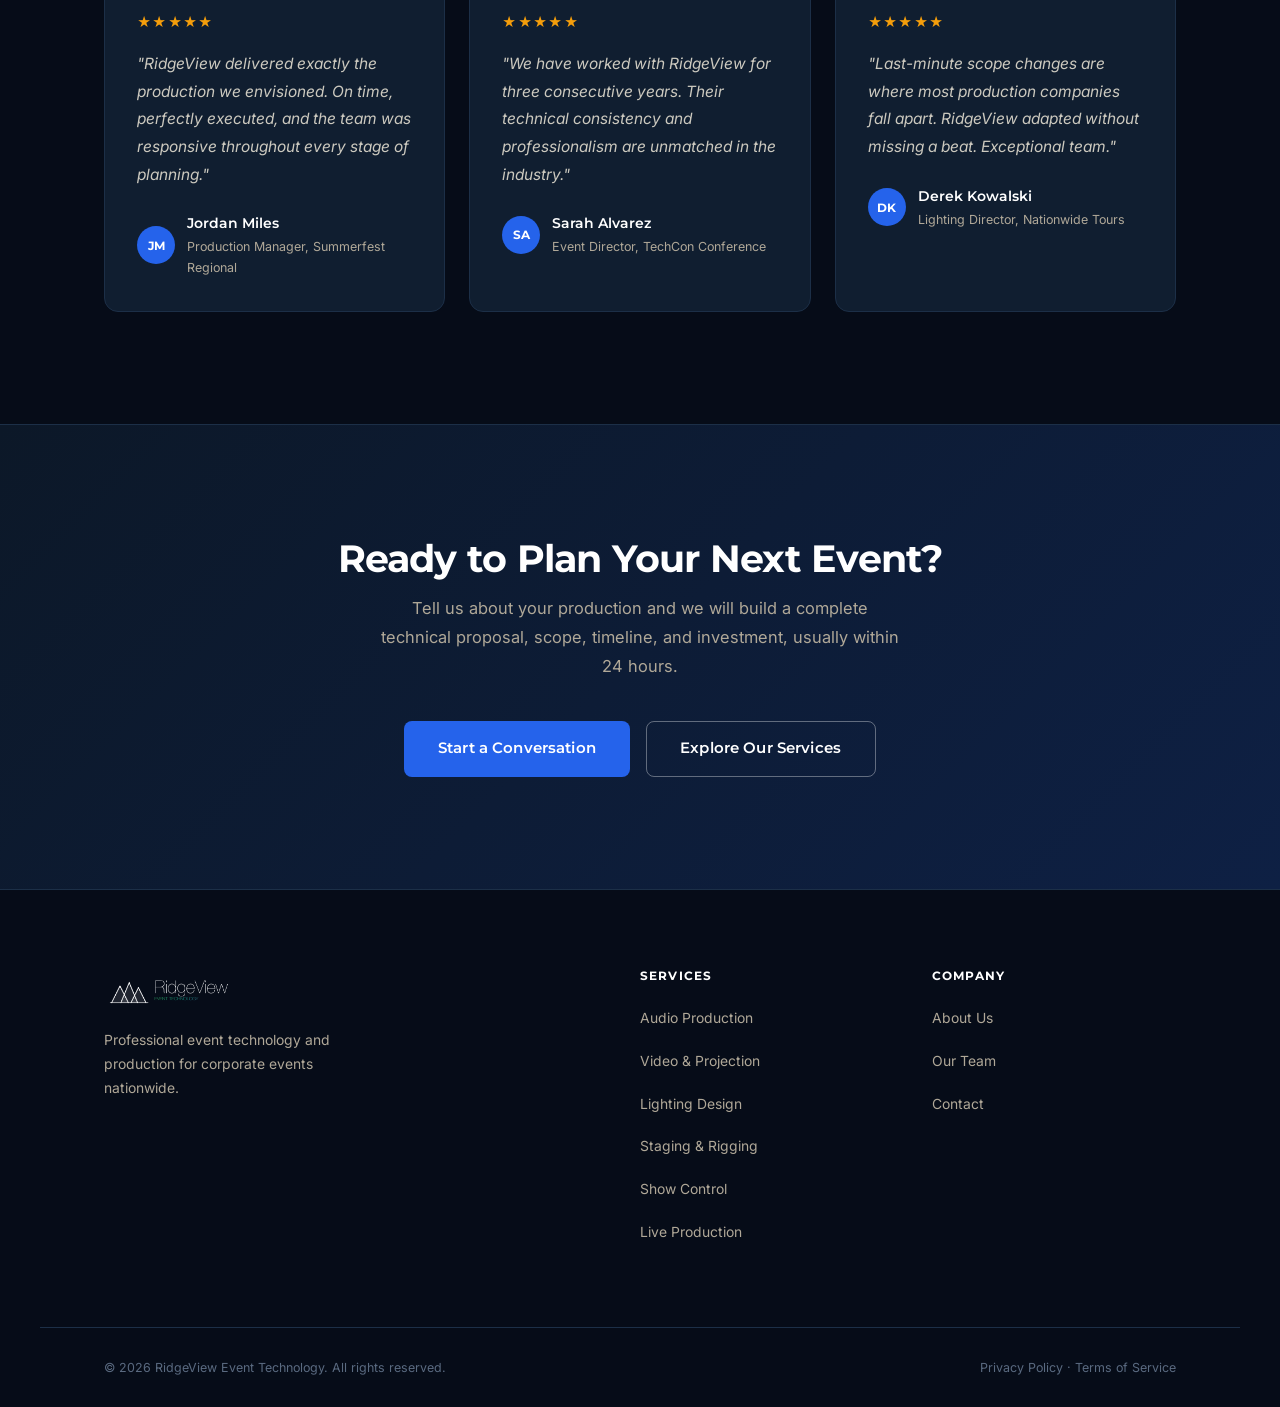
==== commit 991a7305: "Increase nav link font size and remove all em dashes Co-Authored-By: Claude Sonnet 4.6 <noreply@anth" ====
--- a/index.html
+++ b/index.html
@@ -3,7 +3,7 @@
 <head>
   <meta charset="UTF-8">
   <meta name="viewport" content="width=device-width, initial-scale=1.0">
-  <title>RidgeView Event Technology — Live Event Production</title>
+  <title>RidgeView Event Technology | Live Event Production</title>
   <link rel="icon" type="image/png" href="Mountain-Logo.png">
   <link rel="stylesheet" href="style.css">
   <style>
@@ -120,7 +120,7 @@
   <div class="hero__content">
     <div class="hero__eyebrow">Event Technology &amp; Production</div>
     <h1 class="hero__title">We Bring Your<br><span>Event to Life</span></h1>
-    <p class="hero__sub">Complete AV and event technology for corporate conferences, product launches, and high-impact live productions — designed, managed, and executed by our team.</p>
+    <p class="hero__sub">Complete AV and event technology for corporate conferences, product launches, and high-impact live productions, designed, managed, and executed by our team.</p>
     <div class="hero__btns">
       <a href="contact.html" class="btn btn--primary">Start Your Project</a>
       <a href="services.html" class="btn btn--ghost">Our Services</a>
@@ -149,7 +149,7 @@
     <div class="sh">
       <div class="label">What We Do</div>
       <h2 class="section-title">Full-Spectrum Event Production</h2>
-      <p class="section-desc">From initial design through final wrap, we manage every technical element of your event — so you can focus on what matters.</p>
+      <p class="section-desc">From initial design through final wrap, we manage every technical element of your event, so you can focus on what matters.</p>
     </div>
     <div class="services-grid reveal">
 
@@ -243,7 +243,7 @@
       <div>
         <div class="label">Why RidgeView</div>
         <h2 class="section-title">Your Trusted Production Partner</h2>
-        <p class="section-desc">We are a team of event production veterans. We don't just supply equipment — we own the technical outcome of your event from start to finish.</p>
+        <p class="section-desc">We are a team of event production veterans. We don't just supply equipment, we own the technical outcome of your event from start to finish.</p>
         <ul class="feature-list">
           <li class="feature-item">
             <div class="feature-icon">
@@ -251,7 +251,7 @@
             </div>
             <div>
               <div class="feature-title">Strategic Technical Planning</div>
-              <div class="feature-desc">We design complete AV systems tailored to your venue, audience, and corporate objectives — before we ever load a single case.</div>
+              <div class="feature-desc">We design complete AV systems tailored to your venue, audience, and corporate objectives, before we ever load a single case.</div>
             </div>
           </li>
           <li class="feature-item">
@@ -294,7 +294,7 @@
           <div class="testimonial-avatar">JM</div>
           <div>
             <div class="testimonial-name">Jordan Miles</div>
-            <div class="testimonial-role">Production Manager — Summerfest Regional</div>
+            <div class="testimonial-role">Production Manager, Summerfest Regional</div>
           </div>
         </div>
       </div>
@@ -305,7 +305,7 @@
           <div class="testimonial-avatar">SA</div>
           <div>
             <div class="testimonial-name">Sarah Alvarez</div>
-            <div class="testimonial-role">Event Director — TechCon Conference</div>
+            <div class="testimonial-role">Event Director, TechCon Conference</div>
           </div>
         </div>
       </div>
@@ -316,7 +316,7 @@
           <div class="testimonial-avatar">DK</div>
           <div>
             <div class="testimonial-name">Derek Kowalski</div>
-            <div class="testimonial-role">Lighting Director — Nationwide Tours</div>
+            <div class="testimonial-role">Lighting Director, Nationwide Tours</div>
           </div>
         </div>
       </div>
@@ -327,7 +327,7 @@
 <!-- CTA BAND -->
 <div class="cta-band">
   <h2>Ready to Plan Your Next Event?</h2>
-  <p>Tell us about your production and we will build a complete technical proposal — scope, timeline, and investment — usually within 24 hours.</p>
+  <p>Tell us about your production and we will build a complete technical proposal, scope, timeline, and investment, usually within 24 hours.</p>
   <div class="cta-band__btns">
     <a href="contact.html" class="btn btn--primary">Start a Conversation</a>
     <a href="services.html" class="btn btn--ghost">Explore Our Services</a>
--- a/style.css
+++ b/style.css
@@ -142,10 +142,10 @@
 }
 .nav__links a {
   font-family: 'Montserrat', sans-serif;
-  font-size: .95rem;
+  font-size: 1.1rem;
   font-weight: 500;
   color: var(--muted);
-  padding: .65rem 1.4rem;
+  padding: .65rem 1.6rem;
   border-radius: 6px;
   transition: color .15s, background .15s;
 }
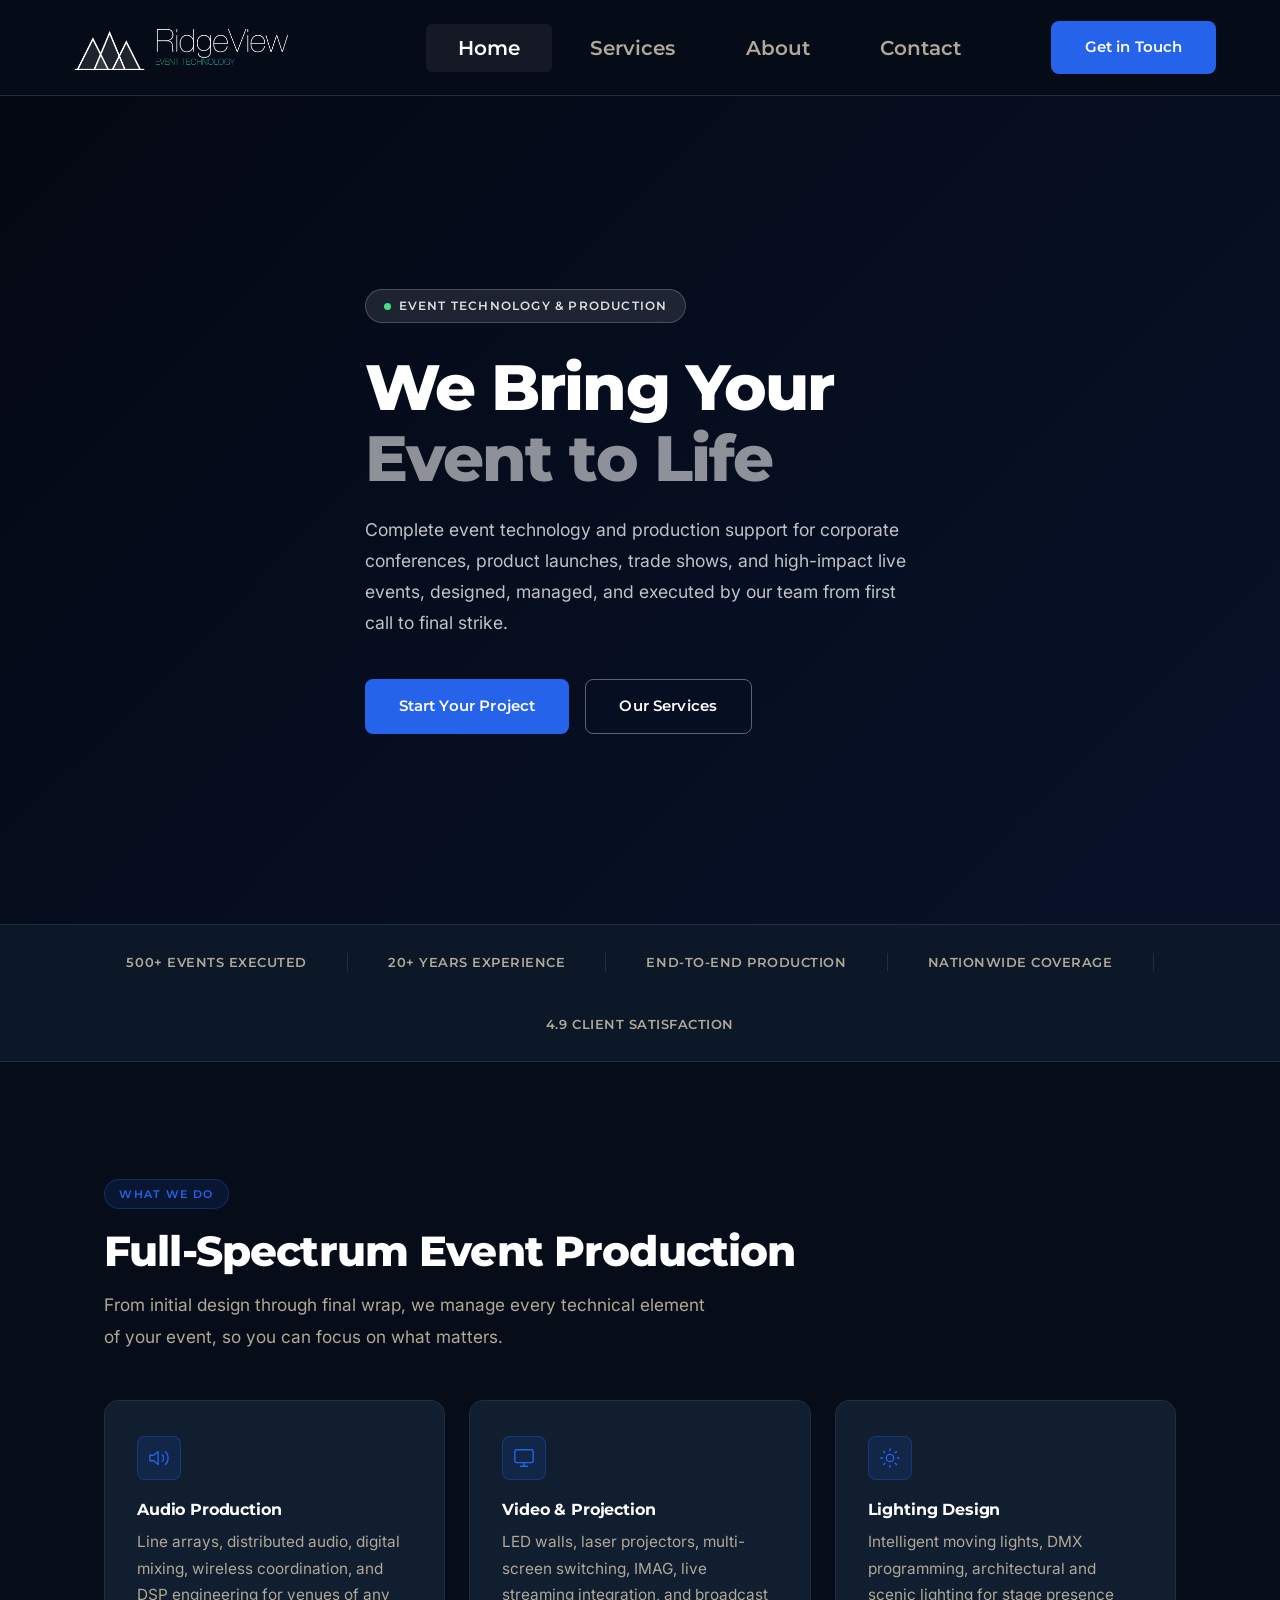
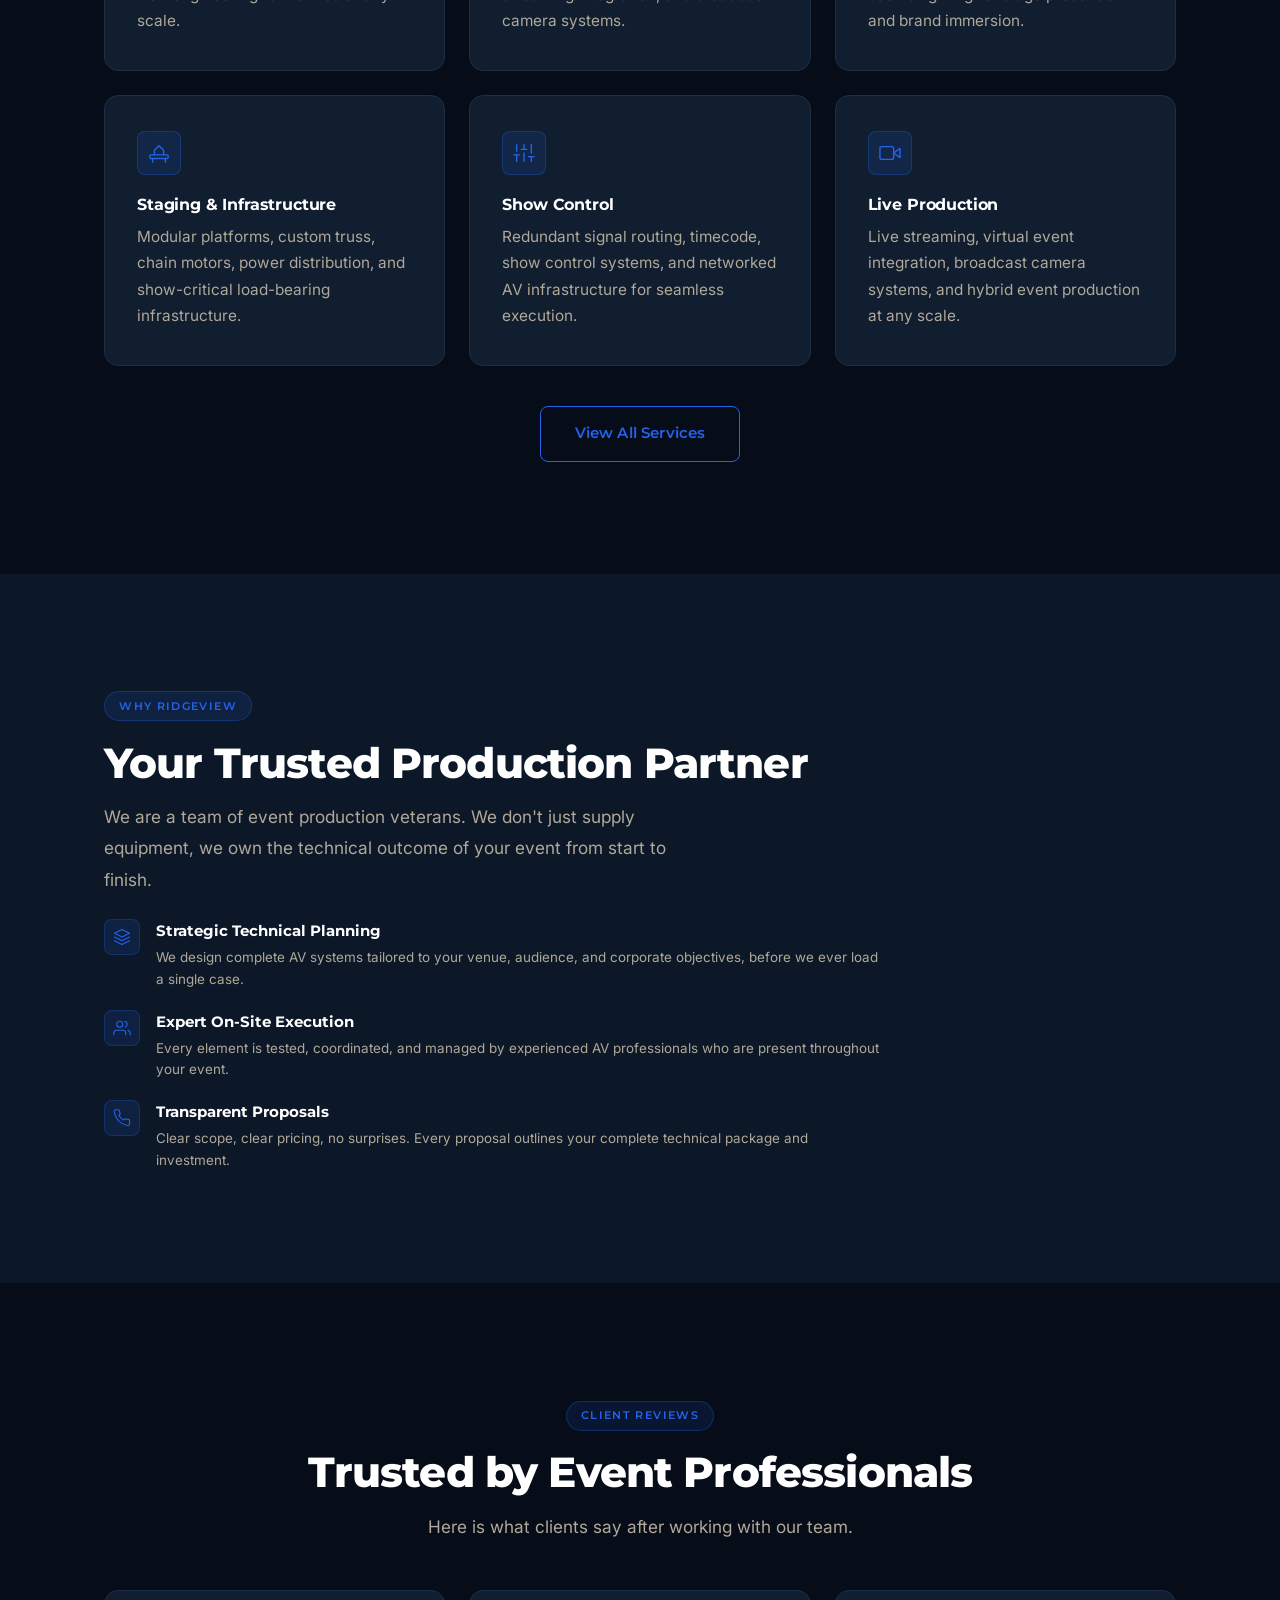
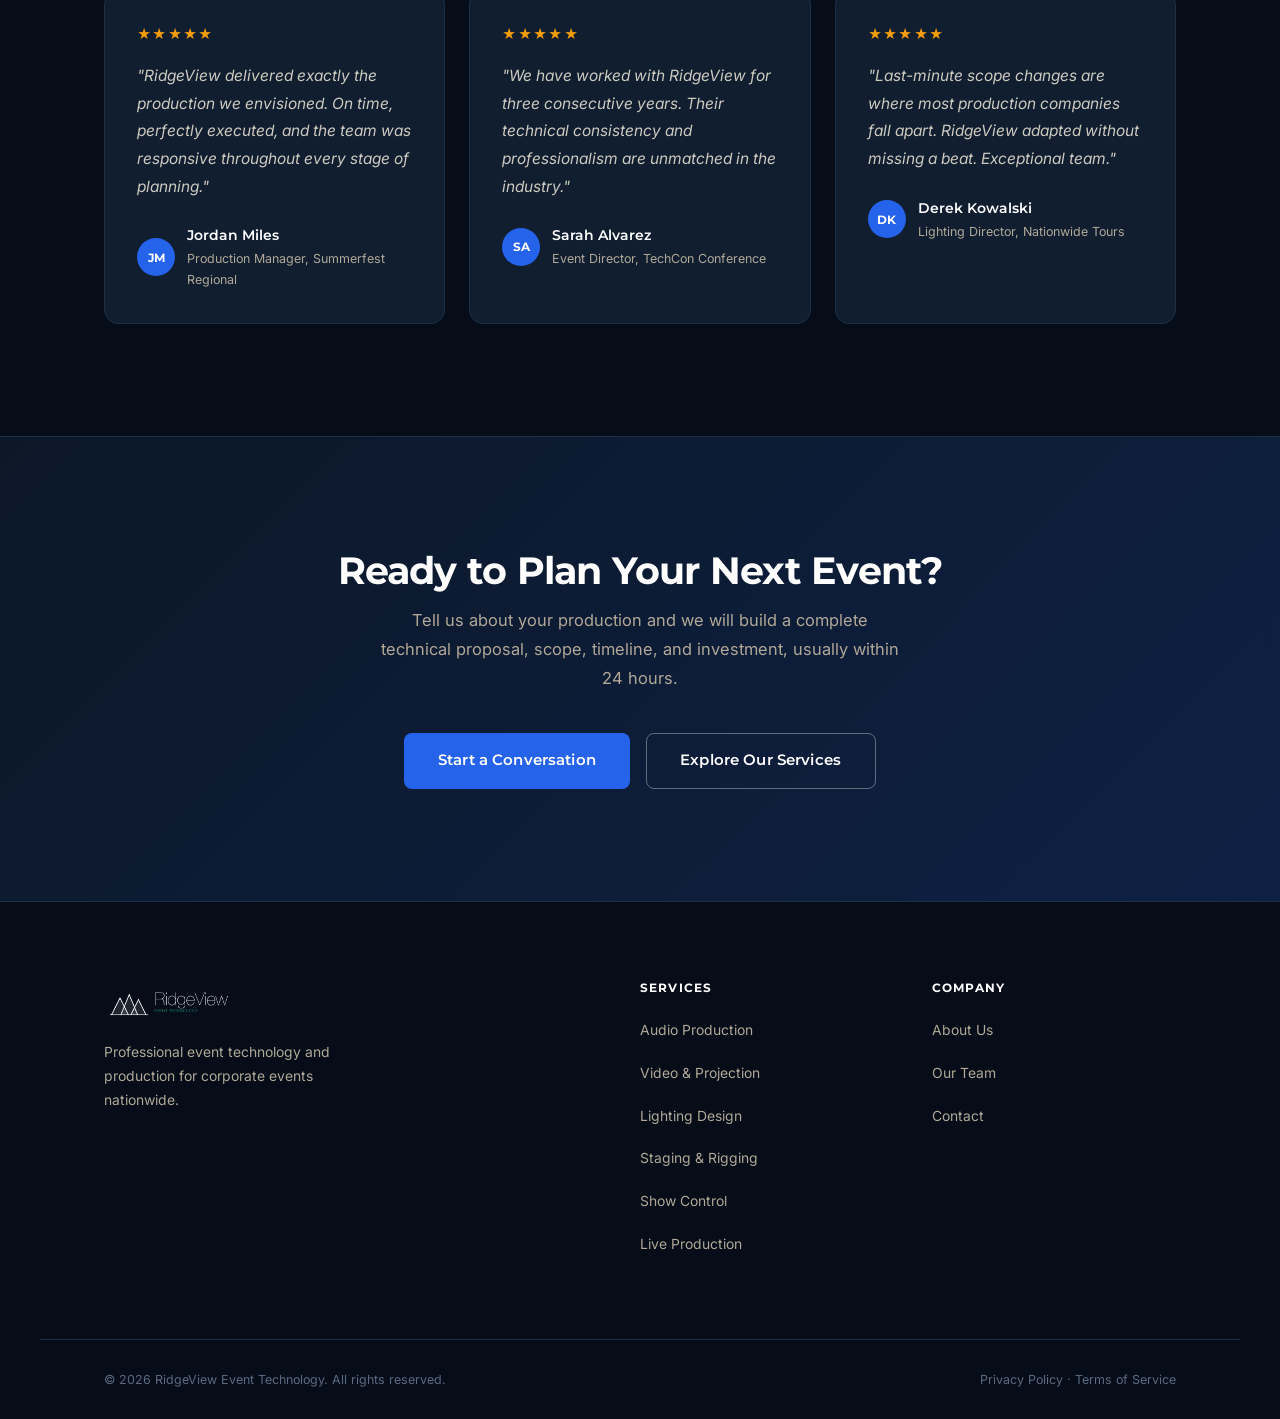
==== commit 27f8d349: "Bigger nav links, updated hero subtitle, add Event WiFi service Co-Authored-By: Claude Sonnet 4.6 <n" ====
--- a/index.html
+++ b/index.html
@@ -120,7 +120,7 @@
   <div class="hero__content">
     <div class="hero__eyebrow">Event Technology &amp; Production</div>
     <h1 class="hero__title">We Bring Your<br><span>Event to Life</span></h1>
-    <p class="hero__sub">Complete AV and event technology for corporate conferences, product launches, and high-impact live productions, designed, managed, and executed by our team.</p>
+    <p class="hero__sub">Complete event technology and production support for corporate conferences, product launches, trade shows, and high-impact live events, designed, managed, and executed by our team from first call to final strike.</p>
     <div class="hero__btns">
       <a href="contact.html" class="btn btn--primary">Start Your Project</a>
       <a href="services.html" class="btn btn--ghost">Our Services</a>
--- a/style.css
+++ b/style.css
@@ -124,7 +124,7 @@
   position: sticky;
   top: 0;
   z-index: 300;
-  height: 84px;
+  height: 96px;
   display: flex;
   align-items: center;
   justify-content: space-between;
@@ -142,10 +142,10 @@
 }
 .nav__links a {
   font-family: 'Montserrat', sans-serif;
-  font-size: 1.1rem;
-  font-weight: 500;
-  color: var(--muted);
-  padding: .65rem 1.6rem;
+  font-size: 1.25rem;
+  font-weight: 600;
+  color: var(--muted);
+  padding: .75rem 2rem;
   border-radius: 6px;
   transition: color .15s, background .15s;
 }
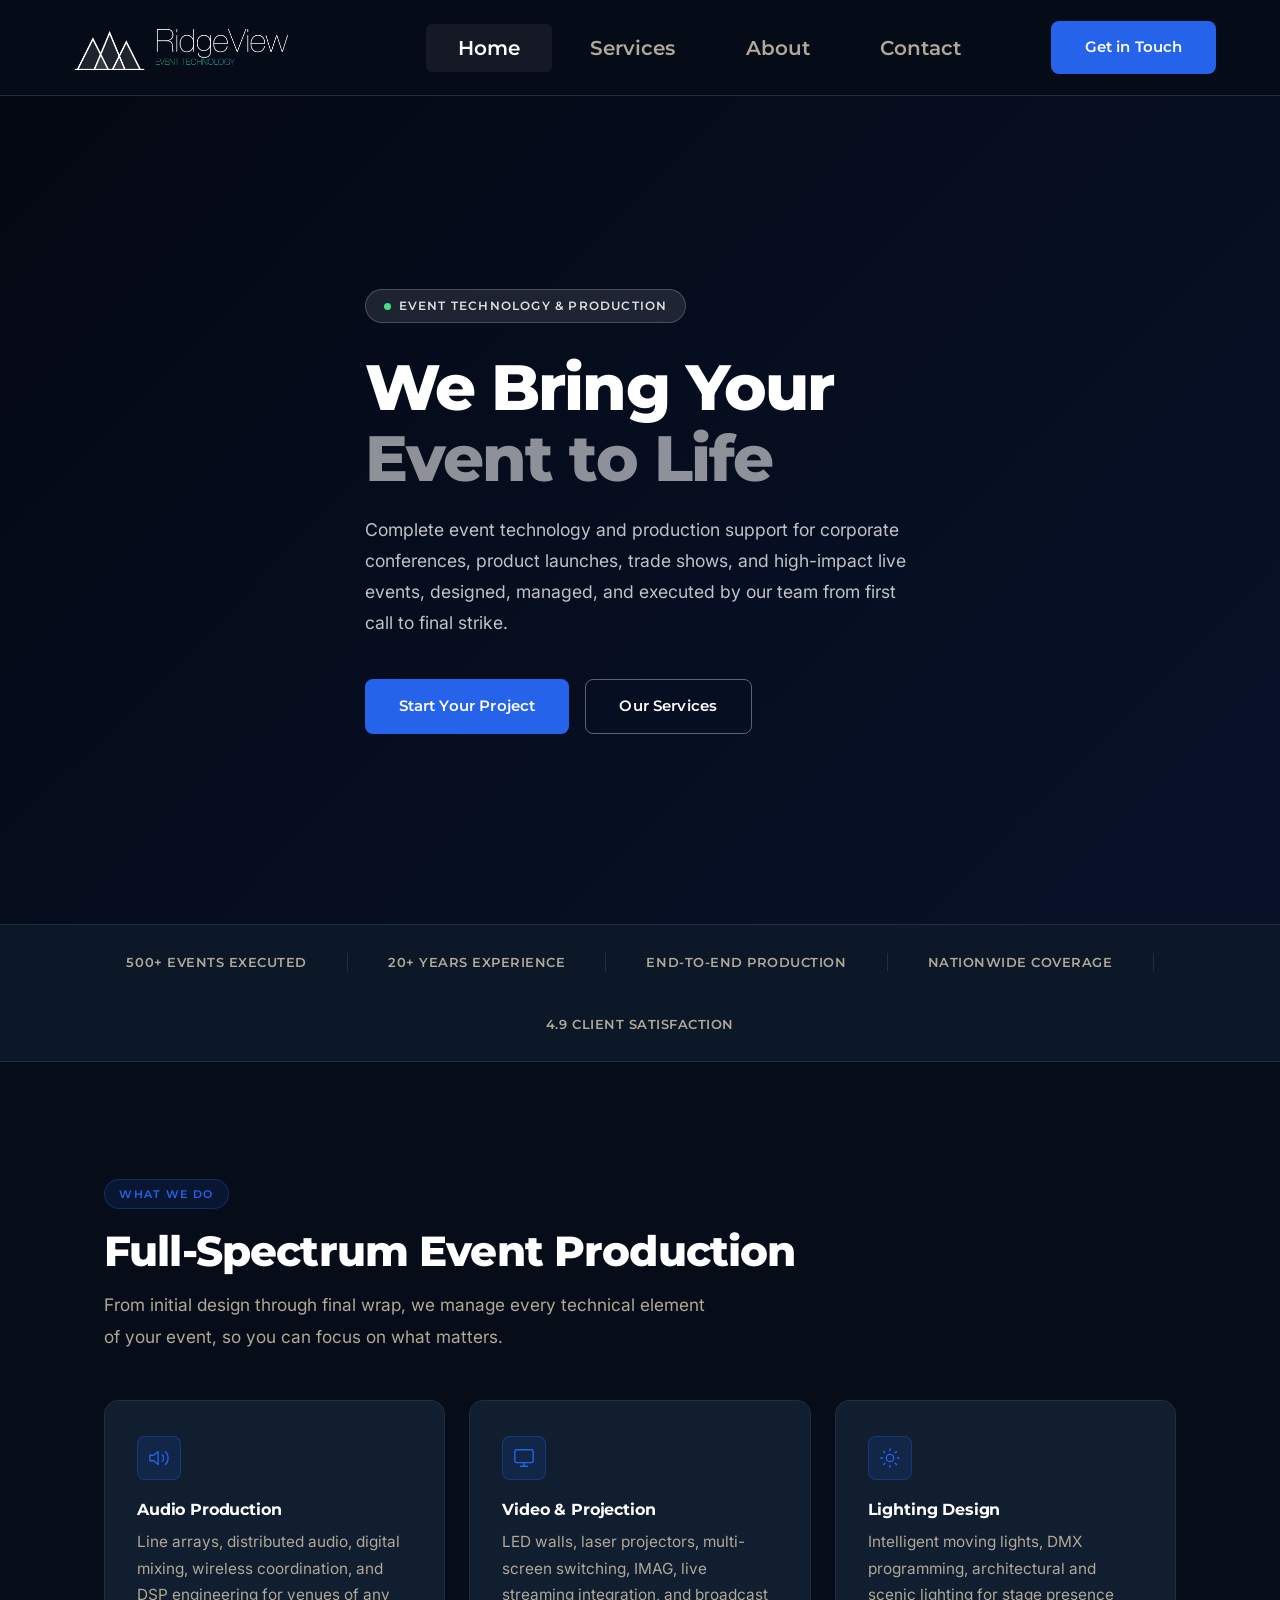
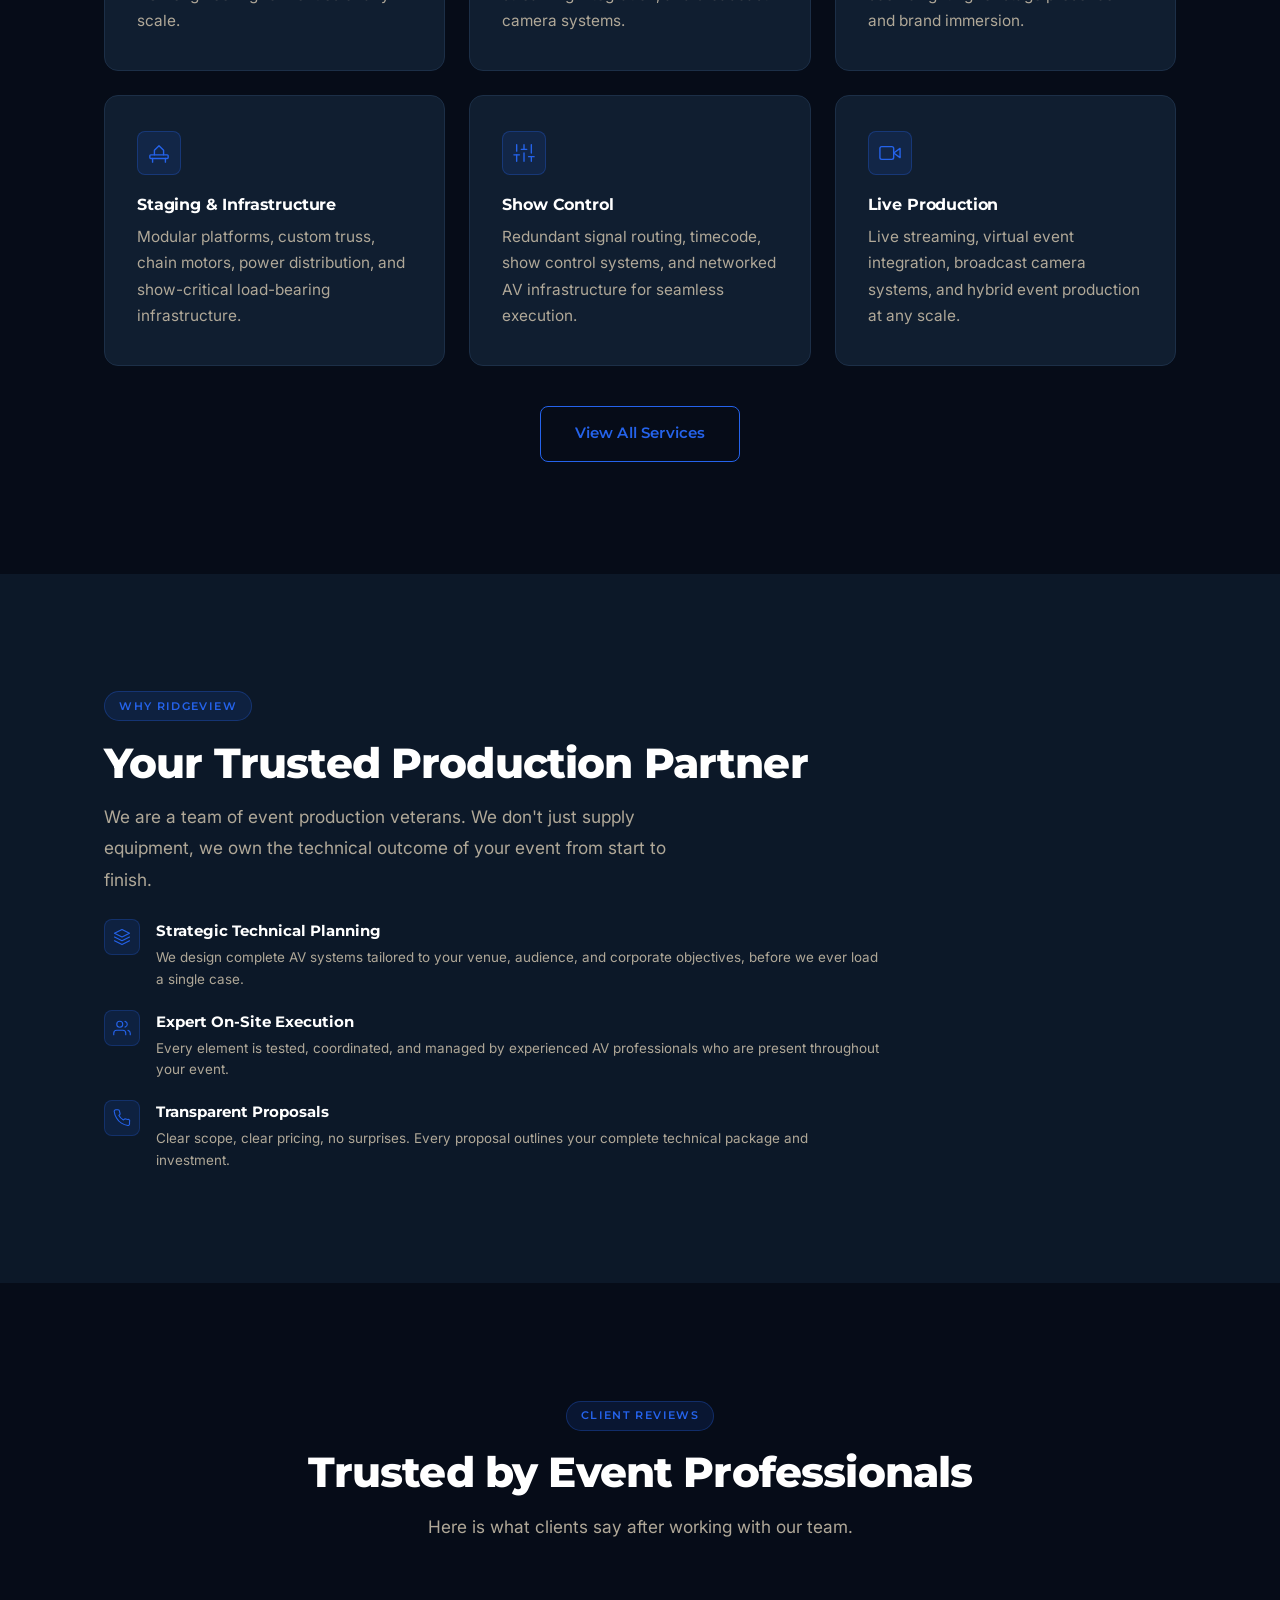
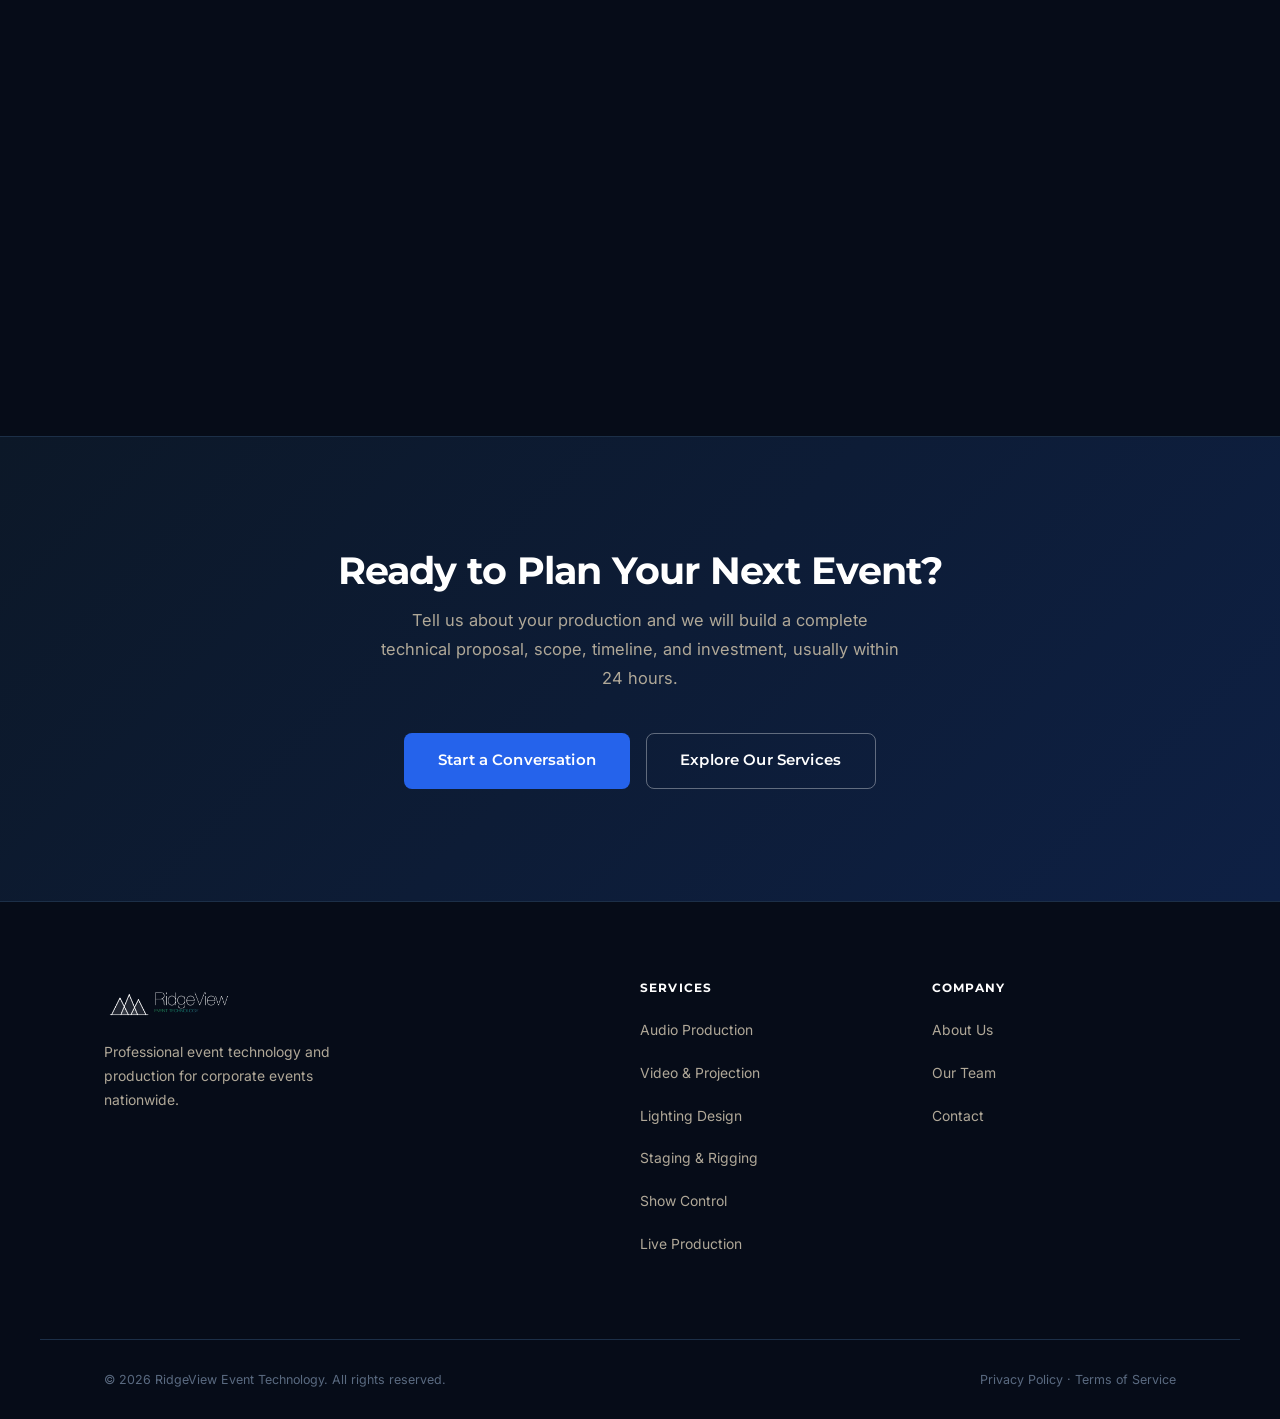
==== commit c45d6bf2: "Fix mobile nav: working hamburger menu and logo sizing Add mobile dropdown menu with JS toggle, hamb" ====
--- a/index.html
+++ b/index.html
@@ -109,6 +109,15 @@
   <button class="nav__hamburger" aria-label="Open menu">
     <span></span><span></span><span></span>
   </button>
+  <div class="nav__mobile">
+    <ul>
+      <li><a href="index.html" class="active">Home</a></li>
+      <li><a href="services.html">Services</a></li>
+      <li><a href="about.html">About</a></li>
+      <li><a href="contact.html">Contact</a></li>
+    </ul>
+    <a href="contact.html" class="btn btn--primary nav__mobile__cta">Get in Touch</a>
+  </div>
 </nav>
 
 <!-- HERO -->
@@ -368,6 +377,17 @@
 </footer>
 
 <script>
+  /* Mobile menu */
+  const hamburger = document.querySelector('.nav__hamburger');
+  const nav = document.querySelector('.nav');
+  hamburger.addEventListener('click', () => {
+    const open = nav.classList.toggle('nav--open');
+    hamburger.setAttribute('aria-label', open ? 'Close menu' : 'Open menu');
+  });
+  document.querySelectorAll('.nav__mobile a').forEach(a => {
+    a.addEventListener('click', () => nav.classList.remove('nav--open'));
+  });
+
   /* Scroll reveal */
   const io = new IntersectionObserver(entries => {
     entries.forEach(e => {
--- a/style.css
+++ b/style.css
@@ -169,7 +169,41 @@
   height: 2px;
   background: var(--white);
   border-radius: 2px;
-}
+  transition: transform .2s, opacity .2s;
+}
+.nav--open .nav__hamburger span:nth-child(1) { transform: translateY(7px) rotate(45deg); }
+.nav--open .nav__hamburger span:nth-child(2) { opacity: 0; transform: scaleX(0); }
+.nav--open .nav__hamburger span:nth-child(3) { transform: translateY(-7px) rotate(-45deg); }
+
+/* ── MOBILE MENU ─────────────────────────────────────────────── */
+.nav__mobile {
+  display: none;
+  position: absolute;
+  top: 96px;
+  left: 0;
+  right: 0;
+  background: rgba(6,12,24,.97);
+  backdrop-filter: blur(14px);
+  -webkit-backdrop-filter: blur(14px);
+  border-bottom: 1px solid var(--border);
+  padding: 1rem 1.5rem 1.5rem;
+  flex-direction: column;
+}
+.nav--open .nav__mobile { display: flex; }
+.nav__mobile ul { list-style: none; display: flex; flex-direction: column; }
+.nav__mobile ul a {
+  font-family: 'Montserrat', sans-serif;
+  font-size: 1.1rem;
+  font-weight: 600;
+  color: var(--muted);
+  padding: .9rem 1rem;
+  border-radius: 6px;
+  display: block;
+  transition: color .15s, background .15s;
+}
+.nav__mobile ul a:hover,
+.nav__mobile ul a.active { color: var(--white); background: rgba(255,255,255,.06); }
+.nav__mobile__cta { margin-top: 1rem; display: block; text-align: center; }
 
 /* ── PAGE HERO (inner pages) ─────────────────────────────────── */
 .page-hero {
@@ -673,7 +707,8 @@
 @media (max-width: 900px) {
   .nav__links { display: none; }
   .nav__hamburger { display: flex; }
-  .nav__cta .btn { font-size: .85rem; padding: .75rem 1.4rem; }
+  .nav__cta { display: none; }
+  .nav__logo img { height: 56px; }
   .footer__main { grid-template-columns: 1fr 1fr; gap: 2rem; }
   .team-grid { grid-template-columns: 1fr; max-width: 520px; margin: 0 auto; }
   .contact-layout { grid-template-columns: 1fr; padding: 4rem 2rem; gap: 2.5rem; }
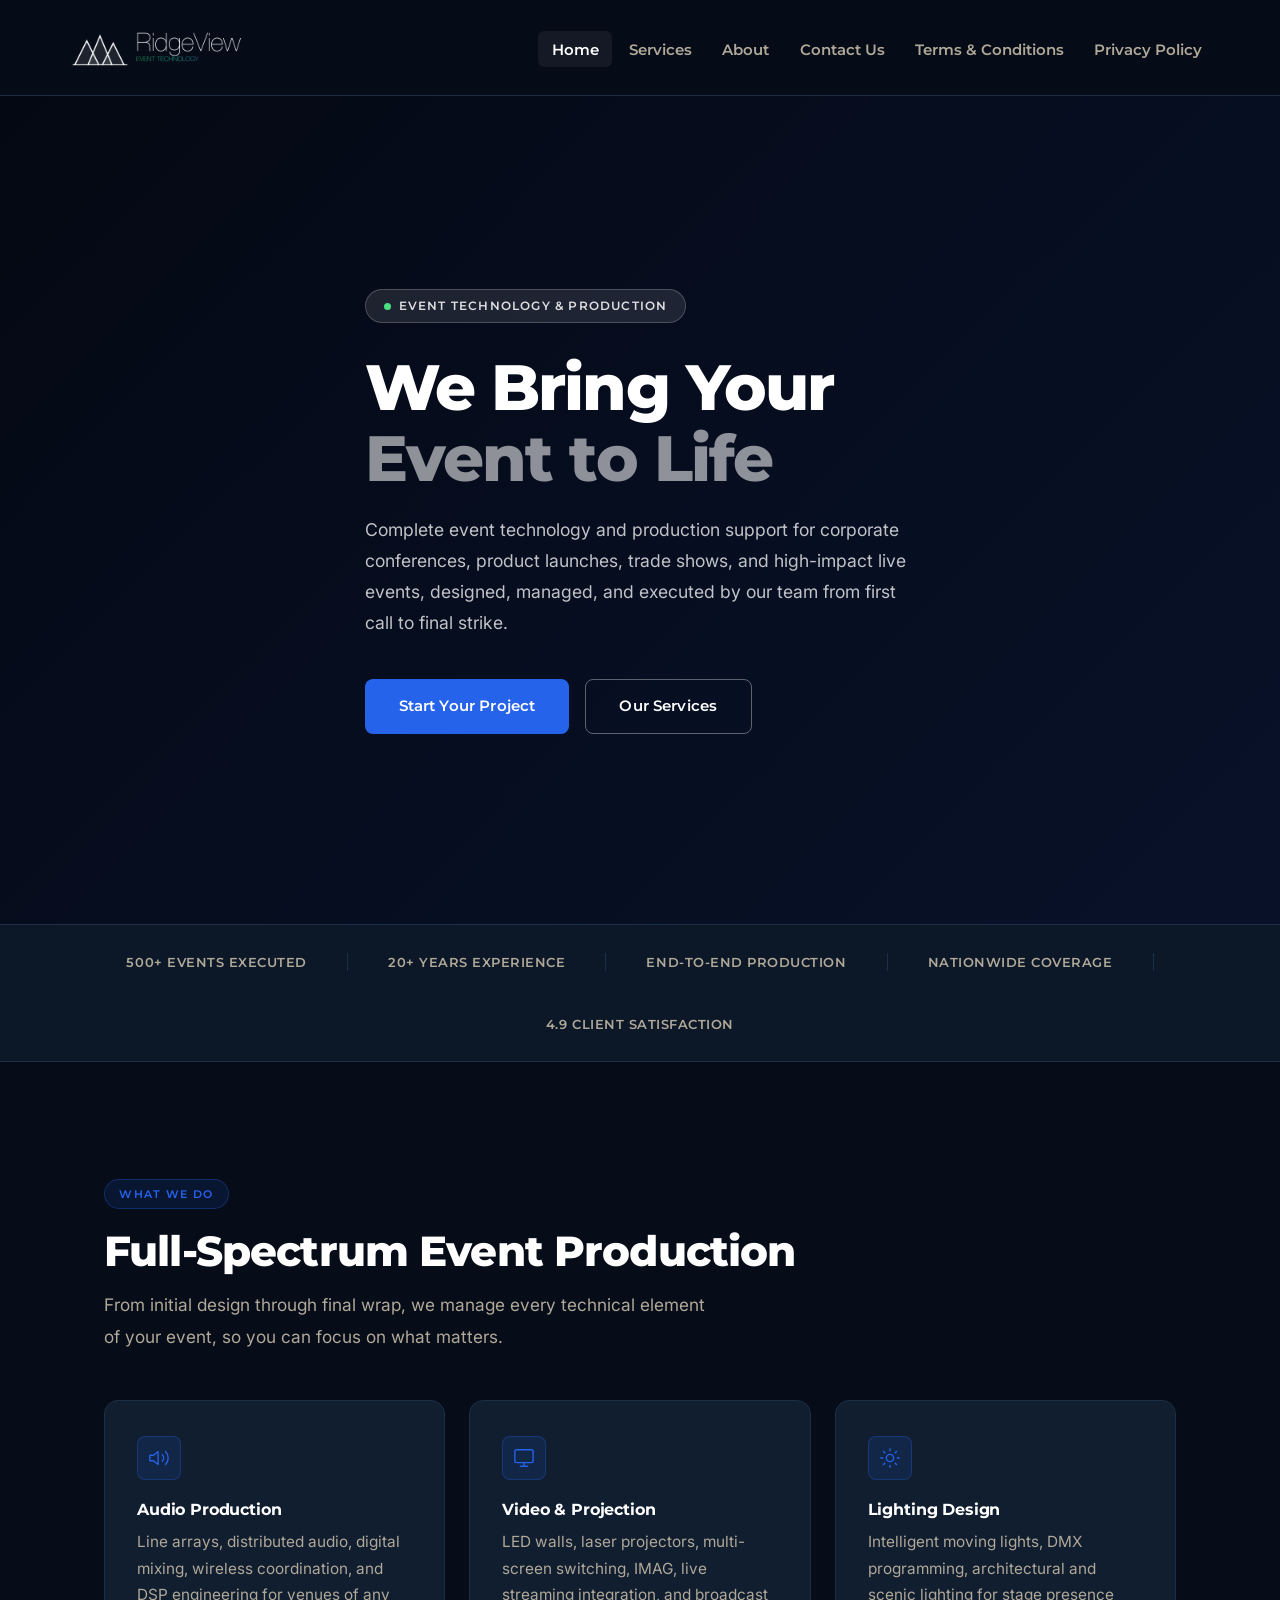
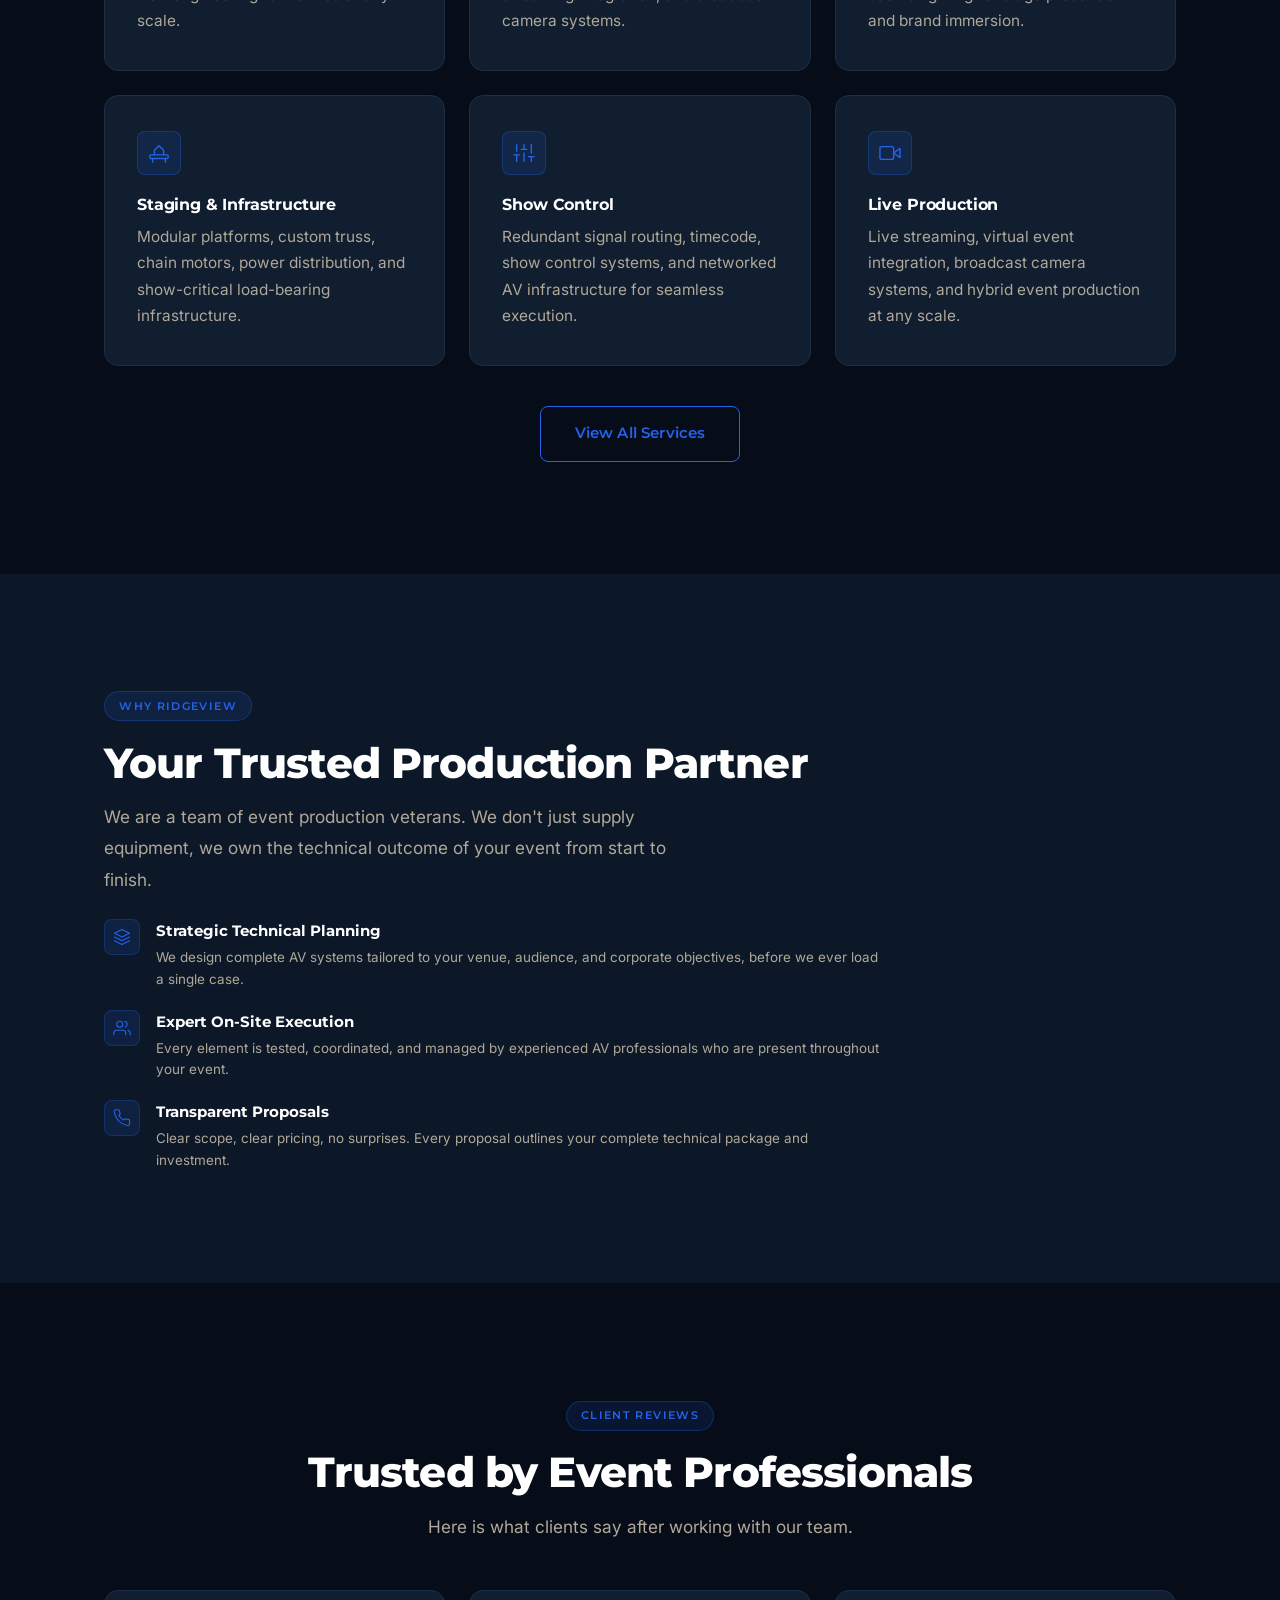
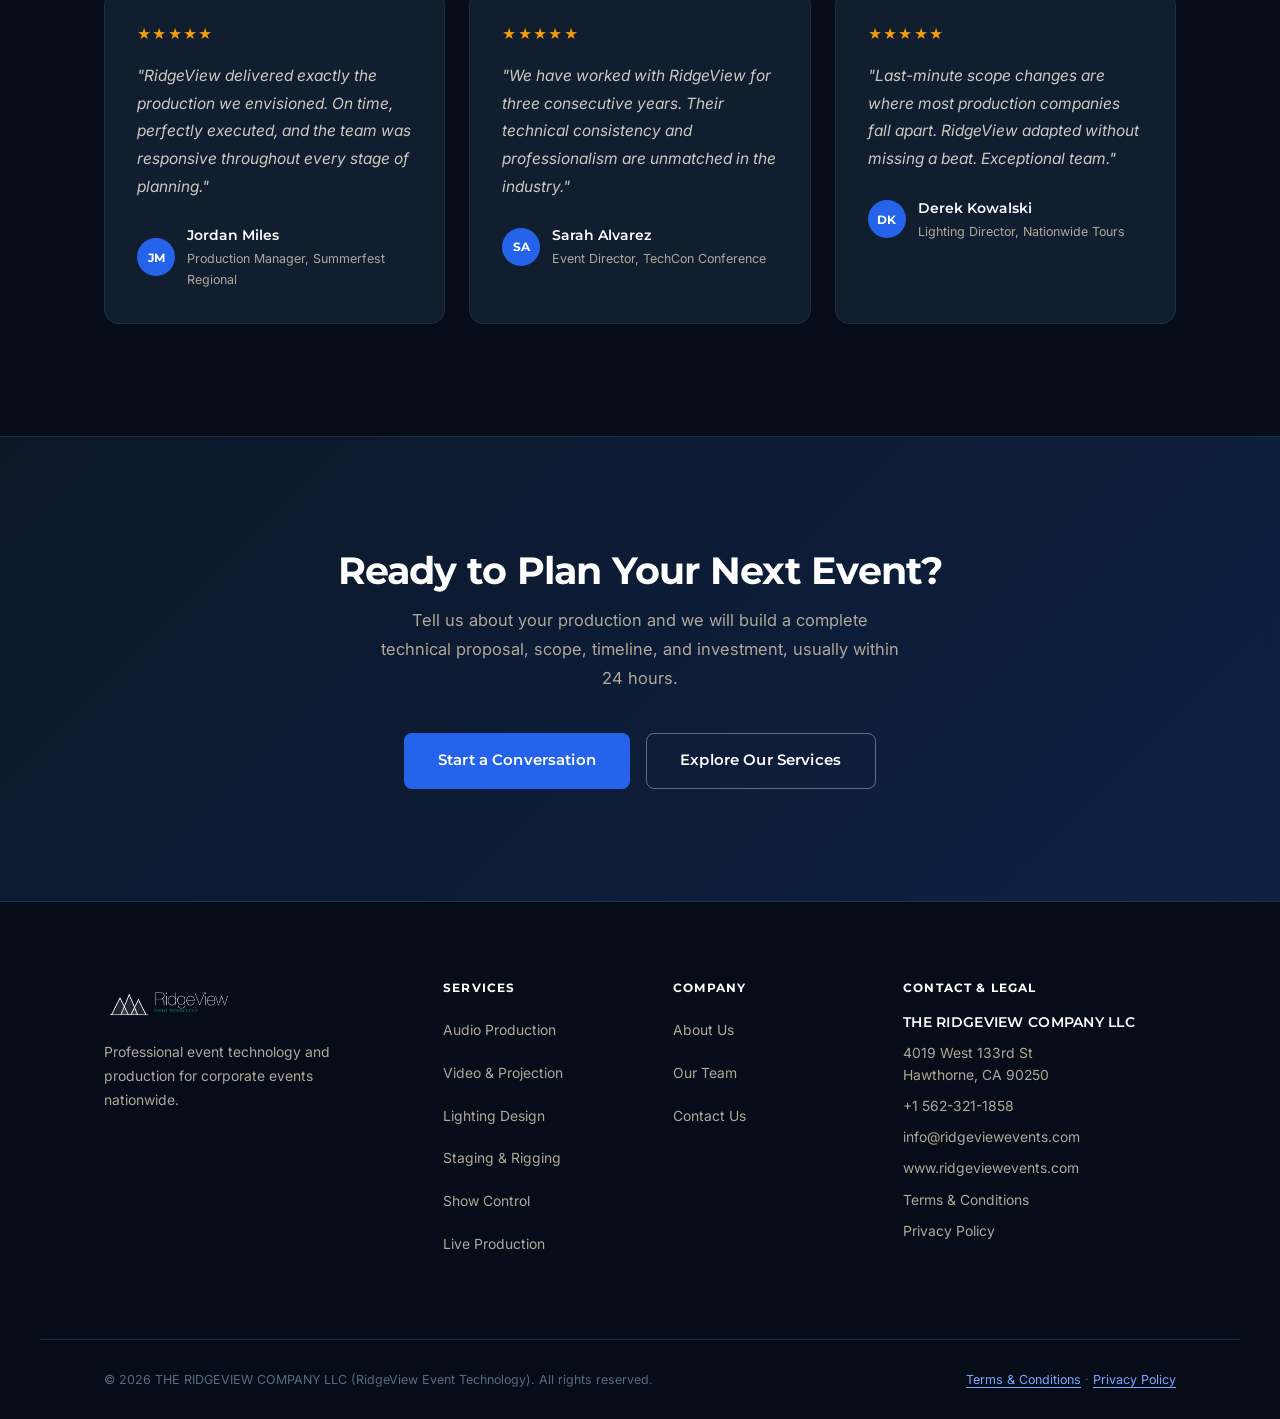
==== commit 6dafb964: "Add A2P 10DLC compliance: legal pages, SMS consent, business info - Add privacy-policy.html and term" ====
--- a/index.html
+++ b/index.html
@@ -101,7 +101,9 @@
     <li><a href="index.html" class="active">Home</a></li>
     <li><a href="services.html">Services</a></li>
     <li><a href="about.html">About</a></li>
-    <li><a href="contact.html">Contact</a></li>
+    <li><a href="contact.html">Contact Us</a></li>
+    <li><a href="terms-and-conditions.html">Terms &amp; Conditions</a></li>
+    <li><a href="privacy-policy.html">Privacy Policy</a></li>
   </ul>
   <div class="nav__cta">
     <a href="contact.html" class="btn btn--primary">Get in Touch</a>
@@ -114,7 +116,9 @@
       <li><a href="index.html" class="active">Home</a></li>
       <li><a href="services.html">Services</a></li>
       <li><a href="about.html">About</a></li>
-      <li><a href="contact.html">Contact</a></li>
+      <li><a href="contact.html">Contact Us</a></li>
+      <li><a href="terms-and-conditions.html">Terms &amp; Conditions</a></li>
+      <li><a href="privacy-policy.html">Privacy Policy</a></li>
     </ul>
     <a href="contact.html" class="btn btn--primary nav__mobile__cta">Get in Touch</a>
   </div>
@@ -366,13 +370,25 @@
       <ul>
         <li><a href="about.html">About Us</a></li>
         <li><a href="about.html">Our Team</a></li>
-        <li><a href="contact.html">Contact</a></li>
+        <li><a href="contact.html">Contact Us</a></li>
       </ul>
     </div>
+    <div class="footer__col footer__contact">
+      <h4>Contact &amp; Legal</h4>
+      <ul>
+        <li class="footer__legal-name">THE RIDGEVIEW COMPANY LLC</li>
+        <li><address>4019 West 133rd St<br>Hawthorne, CA 90250</address></li>
+        <li><a href="tel:+15623211858">+1 562-321-1858</a></li>
+        <li><a href="mailto:info@ridgeviewevents.com">info@ridgeviewevents.com</a></li>
+        <li><a href="https://www.ridgeviewevents.com">www.ridgeviewevents.com</a></li>
+        <li><a href="terms-and-conditions.html">Terms &amp; Conditions</a></li>
+        <li><a href="privacy-policy.html">Privacy Policy</a></li>
+      </ul>
+    </div>
   </div>
   <div class="footer__bottom">
-    <span>&copy; 2026 RidgeView Event Technology. All rights reserved.</span>
-    <span>Privacy Policy &middot; Terms of Service</span>
+    <span>&copy; 2026 THE RIDGEVIEW COMPANY LLC (RidgeView Event Technology). All rights reserved.</span>
+    <span class="footer__legal-links"><a href="terms-and-conditions.html">Terms &amp; Conditions</a> &middot; <a href="privacy-policy.html">Privacy Policy</a></span>
   </div>
 </footer>
 
--- a/style.css
+++ b/style.css
@@ -15,6 +15,7 @@
   --muted:       #b0a898;
   --dim:         #5a6a80;
   --white:       #ffffff;
+  --link:        #7aa7ff;
   --r:           8px;
   --rl:          14px;
   --max:         1200px;
@@ -137,16 +138,17 @@
 .nav__logo img { height: 76px; width: auto; }
 .nav__links {
   display: flex;
-  gap: .4rem;
+  gap: .2rem;
   list-style: none;
 }
 .nav__links a {
   font-family: 'Montserrat', sans-serif;
-  font-size: 1.25rem;
-  font-weight: 600;
-  color: var(--muted);
-  padding: .75rem 2rem;
+  font-size: .95rem;
+  font-weight: 600;
+  color: var(--muted);
+  padding: .55rem .85rem;
   border-radius: 6px;
+  white-space: nowrap;
   transition: color .15s, background .15s;
 }
 .nav__links a:hover,
@@ -508,6 +510,7 @@
   margin: 0 auto;
   padding: 7rem 4rem;
 }
+.contact-layout > * { min-width: 0; }
 .form-card {
   background: var(--surface-2);
   border: 1px solid var(--border);
@@ -644,6 +647,50 @@
 .info-body a { color: var(--accent); }
 .info-body a:hover { text-decoration: underline; }
 
+/* SMS consent checkboxes (A2P 10DLC) */
+.consent-group {
+  display: flex;
+  flex-direction: column;
+  gap: .75rem;
+  margin: .5rem 0 1.5rem;
+}
+.consent-item {
+  display: flex;
+  align-items: flex-start;
+  gap: .75rem;
+  background: var(--surface);
+  border: 1.5px solid var(--border);
+  border-radius: var(--r);
+  padding: .9rem 1rem;
+  cursor: pointer;
+  font-family: 'Inter', sans-serif;
+  font-size: .82rem;
+  line-height: 1.6;
+  color: var(--muted);
+  transition: border-color .15s, background .15s;
+}
+.consent-item:hover { border-color: rgba(37,99,235,.5); }
+.consent-item:has(input:checked) { border-color: var(--accent); background: var(--accent-glow); }
+.consent-item input[type="checkbox"] {
+  accent-color: var(--accent);
+  width: 16px;
+  height: 16px;
+  margin-top: .2rem;
+  flex-shrink: 0;
+  cursor: pointer;
+}
+.form-legal {
+  font-size: .8rem;
+  color: var(--muted);
+  text-align: center;
+  margin-top: 1rem;
+  line-height: 1.6;
+}
+.form-legal a,
+.footer__legal-links a { color: var(--link); text-decoration: underline; text-underline-offset: 3px; }
+.form-legal a:hover,
+.footer__legal-links a:hover { color: var(--white); }
+
 /* ── FOOTER ──────────────────────────────────────────────────── */
 footer { background: var(--bg); border-top: 1px solid var(--border); }
 .footer__main {
@@ -651,7 +698,7 @@
   margin: 0 auto;
   padding: 5rem 4rem;
   display: grid;
-  grid-template-columns: 2fr 1fr 1fr;
+  grid-template-columns: 1.6fr 1fr 1fr 1.5fr;
   gap: 3rem;
 }
 .footer__brand img { height: 42px; width: auto; margin-bottom: 1.1rem; }
@@ -674,23 +721,78 @@
 .footer__col ul { list-style: none; display: flex; flex-direction: column; gap: .55rem; }
 .footer__col a { font-size: .87rem; color: var(--muted); transition: color .15s; }
 .footer__col a:hover { color: var(--white); }
+.footer__contact li { font-size: .87rem; color: var(--muted); line-height: 1.6; overflow-wrap: anywhere; }
+.footer__contact address { font-style: normal; }
+.footer__legal-name {
+  font-family: 'Montserrat', sans-serif;
+  font-weight: 600;
+  color: var(--white) !important;
+  letter-spacing: .02em;
+}
 .footer__bottom {
   border-top: 1px solid var(--border);
   padding: 1.8rem 4rem;
   max-width: var(--max);
   margin: 0 auto;
   display: flex;
+  flex-wrap: wrap;
+  gap: .5rem 2rem;
   justify-content: space-between;
   align-items: center;
   font-size: .78rem;
   color: var(--dim);
 }
+
+/* ── LEGAL PAGES (Privacy Policy, Terms & Conditions) ────────── */
+.legal-content { max-width: 80ch; font-size: 1rem; line-height: 1.75; }
+.legal-content .legal-updated {
+  font-family: 'Montserrat', sans-serif;
+  font-size: .8rem;
+  font-weight: 600;
+  letter-spacing: .06em;
+  text-transform: uppercase;
+  color: var(--dim);
+  margin-bottom: 2rem;
+}
+.legal-content h2 {
+  font-size: 1.45rem;
+  letter-spacing: -.01em;
+  margin: 3rem 0 1rem;
+  padding-top: 2rem;
+  border-top: 1px solid var(--border);
+}
+.legal-content h3 { font-size: 1.1rem; margin: 2rem 0 .7rem; }
+.legal-content h4 { font-size: .95rem; color: var(--cream); margin: 1.5rem 0 .5rem; }
+.legal-content p { color: var(--muted); margin-bottom: 1rem; }
+.legal-content ul { color: var(--muted); margin: 0 0 1.25rem 1.4rem; }
+.legal-content li { margin-bottom: .45rem; padding-left: .2rem; }
+.legal-content li::marker { color: var(--accent); }
+.legal-content strong { color: var(--text); font-weight: 600; }
+.legal-content a { color: var(--link); text-decoration: underline; text-underline-offset: 3px; overflow-wrap: anywhere; }
+.legal-content a:hover { color: var(--white); }
+.legal-contact {
+  background: var(--surface-2);
+  border: 1px solid var(--border);
+  border-radius: var(--rl);
+  padding: 1.5rem 1.75rem;
+}
+.legal-contact p { margin-bottom: .35rem; }
+.legal-contact p:last-child { margin-bottom: 0; }
 
 /* ── SCROLL REVEAL ───────────────────────────────────────────── */
 .reveal { opacity: 0; transform: translateY(22px); transition: opacity .6s ease, transform .6s ease; }
 .reveal.visible { opacity: 1; transform: none; }
 
 /* ── RESPONSIVE ──────────────────────────────────────────────── */
+/* Six nav links: drop the duplicate CTA, then switch to the hamburger menu */
+@media (max-width: 1440px) {
+  .nav__cta { display: none; }
+  .nav__logo img { height: 60px; }
+}
+@media (max-width: 1180px) {
+  .nav__links { display: none; }
+  .nav__hamburger { display: flex; }
+}
 @media (max-width: 1024px) {
   .services-grid { grid-template-columns: repeat(2, 1fr); }
 }
@@ -729,6 +831,9 @@
   .footer__bottom { flex-direction: column; gap: .5rem; text-align: center; padding: 1.5rem; }
   .fg-row { grid-template-columns: 1fr; }
   .checkbox-group { grid-template-columns: 1fr; }
+  .contact-layout { padding: 3rem 1.5rem; }
+  .form-card { padding: 1.75rem 1.25rem; }
+  .rfp-upload { flex-wrap: wrap; }
   .trust-strip__inner { gap: 1rem; justify-content: flex-start; }
   .trust-divider { display: none; }
 }
